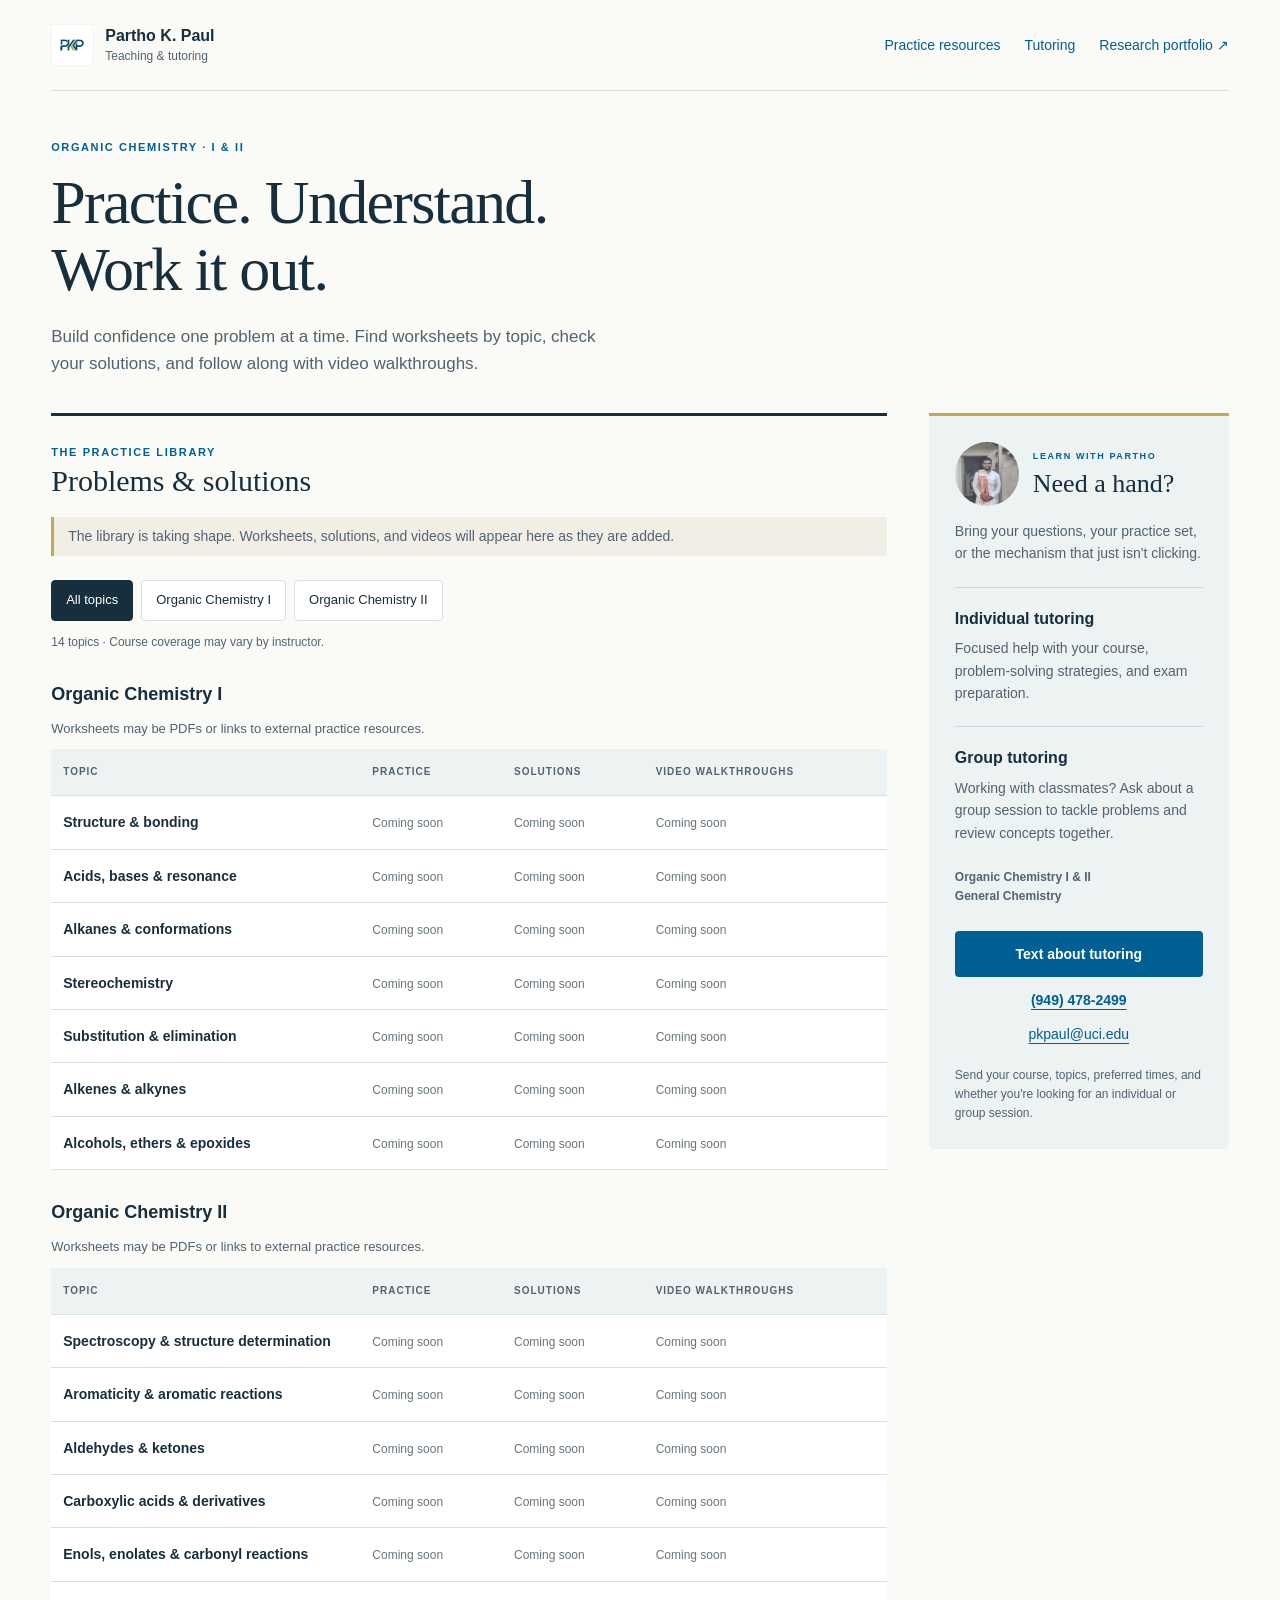
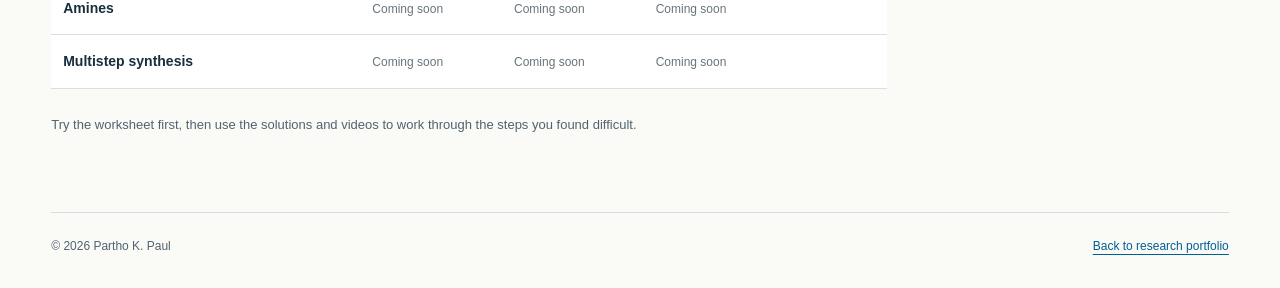
==== teaching/index.html @ 8d2a685e "Add files via upload" ====
<!doctype html>
<html lang="en">
<head>
  <meta charset="utf-8">
  <meta name="viewport" content="width=device-width, initial-scale=1">
  <title>Organic Chemistry Practice & Tutoring | Partho K. Paul</title>
  <meta name="description" content="Organic chemistry practice problems, solutions, and video walkthroughs with Partho K. Paul. Get in touch about individual and group tutoring.">
  <link rel="stylesheet" href="teaching.css">
  <link rel="icon" href="../logo.png">
  <script src="resources.js" defer></script>
  <script src="teaching.js" defer></script>
</head>
<body>
  <a class="skip" href="#resources">Skip to practice resources</a>
  <header class="site-header">
    <a class="identity" href="../"><img src="../logo.png" alt="" width="42" height="42"><span>Partho K. Paul<small>Teaching &amp; tutoring</small></span></a>
    <nav aria-label="Main navigation"><a href="#resources">Practice resources</a><a href="#tutoring">Tutoring</a><a href="../">Research portfolio ↗</a></nav>
  </header>
  <main>
    <div class="intro">
      <p class="eyebrow">Organic chemistry · I &amp; II</p>
      <h1>Practice. Understand.<br>Work it out.</h1>
      <p>Build confidence one problem at a time. Find worksheets by topic, check your solutions, and follow along with video walkthroughs.</p>
    </div>
    <div class="layout">
      <section id="resources" aria-labelledby="resources-heading">
        <div class="section-heading"><span class="eyebrow">The practice library</span><h2 id="resources-heading">Problems &amp; solutions</h2></div>
        <p class="notice">The library is taking shape. Worksheets, solutions, and videos will appear here as they are added.</p>
        <div id="course-filters" class="filters" role="group" aria-label="Filter resources by course" hidden>
          <button type="button" data-course="all" aria-pressed="true">All topics</button>
          <button type="button" data-course="I" aria-pressed="false">Organic Chemistry I</button>
          <button type="button" data-course="II" aria-pressed="false">Organic Chemistry II</button>
        </div>
        <p id="resource-status" class="status" role="status"></p>
        <div id="resource-tables"></div>
        <noscript><p>Please enable JavaScript to view the topic tables. You can still use the tutoring contact links on this page.</p></noscript>
        <p class="library-note">Try the worksheet first, then use the solutions and videos to work through the steps you found difficult.</p>
      </section>
      <aside id="tutoring" aria-labelledby="tutoring-heading">
        <div class="tutor-intro"><img src="../profile.png" alt="Partho K. Paul" width="64" height="64"><div><p class="eyebrow">Learn with Partho</p><h2 id="tutoring-heading">Need a hand?</h2></div></div>
        <p>Bring your questions, your practice set, or the mechanism that just isn't clicking.</p>
        <div class="offering"><h3>Individual tutoring</h3><p>Focused help with your course, problem-solving strategies, and exam preparation.</p></div>
        <div class="offering"><h3>Group tutoring</h3><p>Working with classmates? Ask about a group session to tackle problems and review concepts together.</p></div>
        <p class="subjects">Organic Chemistry I &amp; II<br>General Chemistry</p>
        <a class="button" href="sms:+19494782499">Text about tutoring</a>
        <a class="phone" href="tel:+19494782499">(949) 478-2499</a>
        <a class="email" href="mailto:pkpaul@uci.edu?subject=Chemistry%20tutoring">pkpaul@uci.edu</a>
        <p class="contact-note">Send your course, topics, preferred times, and whether you're looking for an individual or group session.</p>
      </aside>
    </div>
  </main>
  <footer><span>© 2026 Partho K. Paul</span><a href="../">Back to research portfolio</a></footer>
</body>
</html>
---- teaching/teaching.css ----
:root{color-scheme:light;--ink:#172e3d;--muted:#516371;--blue:#005f93;--line:#d7e0e4;--paper:#fafaf6;--gold:#c7a752}
*{box-sizing:border-box}html{scroll-behavior:smooth;scroll-padding-top:24px}body{margin:0;background:var(--paper);color:var(--ink);font-family:Arial,Helvetica,sans-serif;line-height:1.6}a{color:var(--blue);text-underline-offset:4px}a:hover{text-decoration-thickness:2px}button,a{-webkit-tap-highlight-color:transparent}a:focus-visible,button:focus-visible{outline:3px solid #aa7417;outline-offset:5px}.skip{position:absolute;left:20px;top:-100px;background:white;padding:10px;z-index:2}.skip:focus{top:10px}.site-header,main,footer{width:min(1200px,92%);margin:auto}.site-header{display:flex;align-items:center;justify-content:space-between;gap:24px;padding:24px 0;border-bottom:1px solid var(--line)}.identity{display:flex;align-items:center;gap:12px;text-decoration:none;color:var(--ink);font-weight:700;line-height:1.4}.identity img{object-fit:contain}.identity small{display:block;font-size:12px;font-weight:400;color:var(--muted)}nav{display:flex;flex-wrap:wrap;gap:24px;font-size:14px}nav a{text-decoration:none}.intro{padding:48px 0 36px;max-width:740px}.eyebrow{font-size:11px;text-transform:uppercase;letter-spacing:1.6px;font-weight:700;color:var(--blue);margin:0 0 12px}h1{font-family:Georgia,'Times New Roman',serif;font-weight:400;font-size:clamp(40px,5vw,62px);line-height:1.08;letter-spacing:-1.7px;margin:0 0 20px}.intro>p:last-child{max-width:580px;color:var(--muted);font-size:17px;margin:0}h2{font-family:Georgia,'Times New Roman',serif;font-weight:400;font-size:30px;line-height:1.2;margin:0 0 18px}h3{font-size:16px;margin:0}.layout{display:grid;grid-template-columns:minmax(0,1fr) 300px;gap:42px;align-items:start;padding-bottom:64px}.section-heading{border-top:3px solid var(--ink);padding-top:22px}.notice{font-size:14px;color:var(--muted);border-left:3px solid var(--gold);padding:8px 14px;background:#f1efe5}.filters{display:flex;flex-wrap:wrap;gap:8px;margin:24px 0 12px}.filters[hidden]{display:none}.filters button{cursor:pointer;font:inherit;font-size:13px;padding:9px 14px;border:1px solid var(--line);border-radius:4px;background:white;color:var(--ink)}.filters button[aria-pressed=true]{background:var(--ink);border-color:var(--ink);color:white}.status{font-size:12px;color:var(--muted)}.topic-group{margin-top:28px}.topic-group h3{font-size:18px;margin-bottom:10px}.table-wrap{overflow-x:auto}table{width:100%;border-collapse:collapse;text-align:left;background:white;font-size:14px}caption{text-align:left;color:var(--muted);font-size:13px;padding:0 0 10px}th,td{padding:15px 12px;border-bottom:1px solid var(--line);vertical-align:top}thead th{background:#edf2f3;font-size:10px;letter-spacing:1px;text-transform:uppercase;color:var(--muted)}tbody th{font-weight:600;width:37%}.pending{font-size:12px;color:#67747b}.resource-links{display:flex;flex-direction:column;gap:9px}td a{font-size:13px}.library-note{font-size:13px;color:var(--muted);margin-top:26px}aside{background:#edf2f3;border-top:3px solid var(--gold);padding:26px;border-radius:0 0 6px 6px}aside p{font-size:14px;color:var(--muted)}.tutor-intro{display:flex;gap:14px;align-items:center}.tutor-intro img{border-radius:50%;object-fit:cover;object-position:50% 25%}.tutor-intro .eyebrow{font-size:9px;margin-bottom:5px}.tutor-intro h2{font-size:26px;margin:0}.offering{border-top:1px solid #ced9df;margin-top:22px;padding-top:18px}.offering p{margin:6px 0 0}.subjects{font-size:12px;font-weight:700;margin:24px 0}.button{display:block;text-align:center;padding:12px 10px;background:var(--blue);color:white;border-radius:4px;text-decoration:none;font-size:14px;font-weight:700}.button:hover{background:#004b75}.phone,.email{display:block;text-align:center;margin-top:12px;font-size:14px}.phone{font-weight:700}.contact-note{font-size:12px;margin:20px 0 0}footer{border-top:1px solid var(--line);padding:24px 0 32px;display:flex;justify-content:space-between;gap:16px;font-size:12px;color:var(--muted)}
@media(max-width:900px){.layout{grid-template-columns:minmax(0,1fr) 260px;gap:24px}aside{padding:20px}th,td{padding:12px 9px}}
@media(max-width:720px){.site-header{align-items:flex-start;flex-direction:column;gap:16px;padding:18px 0}nav{gap:16px;font-size:12px}.intro{padding:32px 0}.layout{grid-template-columns:1fr;gap:32px}aside{grid-row:1;padding:22px}.tutor-intro img{width:52px;height:52px}.offering{margin-top:14px;padding-top:12px}.subjects{margin:16px 0}.contact-note{margin-top:14px}th,td{padding:12px 8px}table{font-size:12px}td a,.pending{font-size:11px}.filters button{font-size:12px}footer{flex-wrap:wrap}}
@media(prefers-reduced-motion:reduce){html{scroll-behavior:auto}}
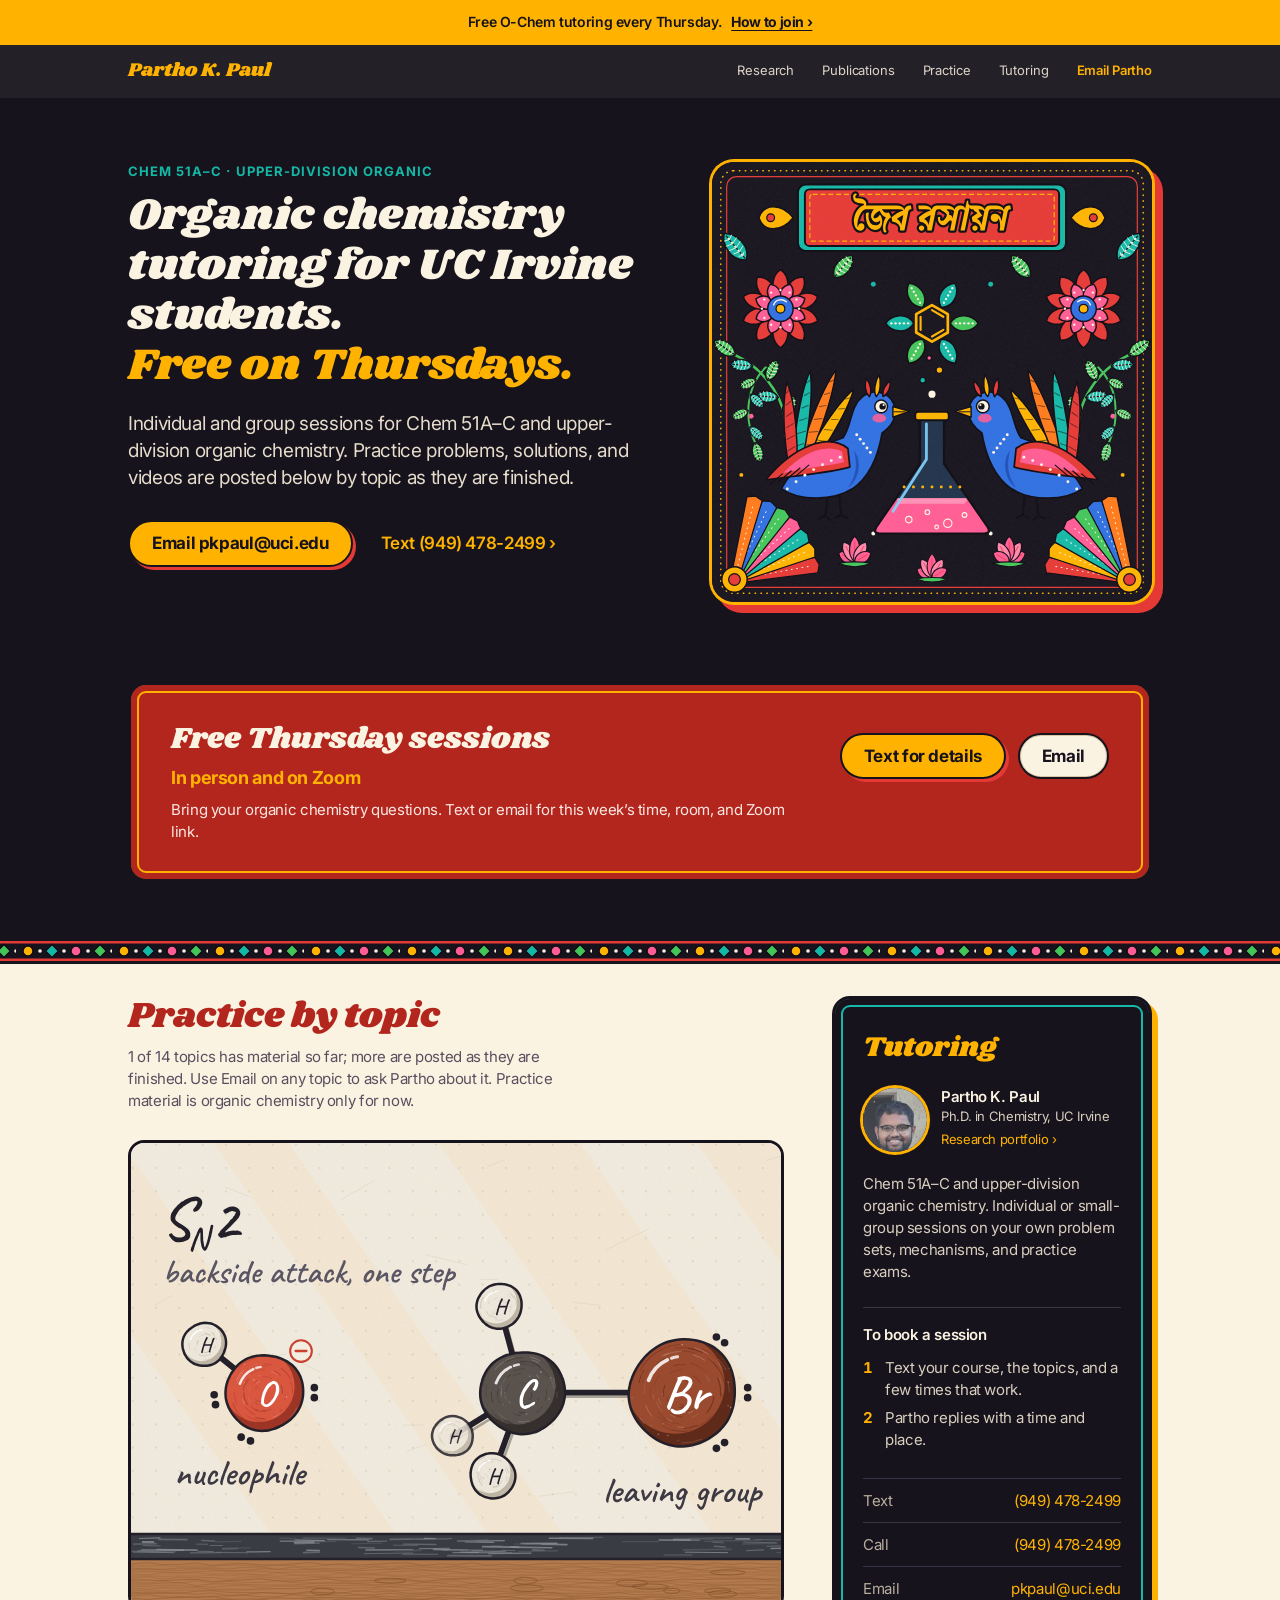
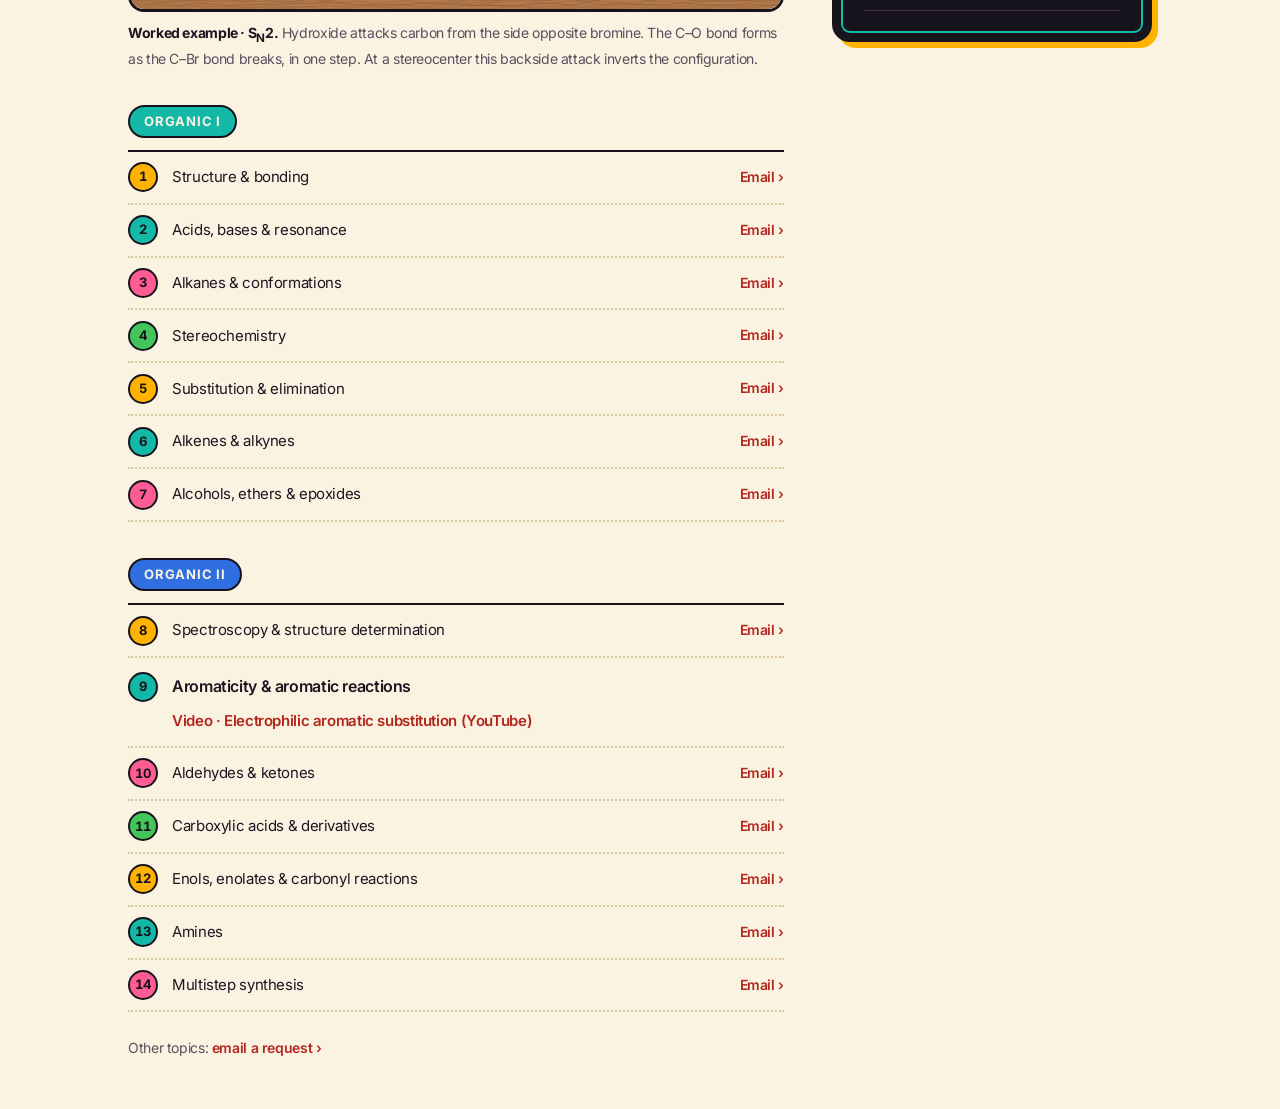
==== commit 9665d056: "Add files via upload" ====
--- a/teaching/index.html
+++ b/teaching/index.html
@@ -3,52 +3,147 @@
 <head>
   <meta charset="utf-8">
   <meta name="viewport" content="width=device-width, initial-scale=1">
-  <title>Organic Chemistry Practice & Tutoring | Partho K. Paul</title>
-  <meta name="description" content="Organic chemistry practice problems, solutions, and video walkthroughs with Partho K. Paul. Get in touch about individual and group tutoring.">
+  <title>Organic Chemistry Tutoring at UC Irvine · Chem 51A–C | Partho K. Paul</title>
+  <meta name="description" content="Organic chemistry tutoring for UC Irvine Chem 51A–C and upper-division organic chemistry from Partho K. Paul, Ph.D. in Chemistry. Free sessions every Thursday, in person and on Zoom. Practice problems, solutions, and videos by topic. Text (949) 478-2499.">
+  <link rel="canonical" href="https://parthor96.github.io/partho/teaching/">
+  <meta name="theme-color" content="#ffffff">
+  <meta property="og:type" content="website">
+  <meta property="og:url" content="https://parthor96.github.io/partho/teaching/">
+  <meta property="og:title" content="Organic Chemistry Tutoring · Partho K. Paul">
+  <meta property="og:description" content="Chem 51A–C and upper-division organic chemistry tutoring at UC Irvine. Free sessions every Thursday, in person and on Zoom.">
+  <meta property="og:image" content="https://parthor96.github.io/partho/teaching/og-teaching.jpg">
+  <meta property="og:image:width" content="1200">
+  <meta property="og:image:height" content="630">
+  <meta property="og:image:alt" content="Rickshaw-art style chemistry painting with the words Organic chemistry tutoring, free on Thursdays">
+  <meta name="twitter:card" content="summary_large_image">
+  <link rel="icon" href="../favicon-32.png" sizes="32x32" type="image/png">
+  <link rel="apple-touch-icon" href="../apple-touch-icon.png">
+  <link rel="preconnect" href="https://fonts.googleapis.com">
+  <link rel="preconnect" href="https://fonts.gstatic.com" crossorigin>
+  <link href="https://fonts.googleapis.com/css2?family=Inter:wght@400;500;600;700&display=swap" rel="stylesheet">
+  <link rel="stylesheet" href="../style.css">
+  <link rel="preload" href="fonts/shrikhand-latin.woff2" as="font" type="font/woff2" crossorigin>
   <link rel="stylesheet" href="teaching.css">
-  <link rel="icon" href="../logo.png">
+  <script type="application/ld+json">
+  {"@context":"https://schema.org","@type":"Service","name":"Organic chemistry tutoring","serviceType":"Chemistry tutoring","description":"Individual and group tutoring for UC Irvine Chem 51A–C and upper-division organic chemistry, plus free sessions every Thursday in person and on Zoom.","areaServed":{"@type":"City","name":"Irvine, CA"},"url":"https://parthor96.github.io/partho/teaching/","provider":{"@type":"Person","name":"Partho K. Paul","url":"https://parthor96.github.io/partho/","email":"mailto:pkpaul@uci.edu","telephone":"+1-949-478-2499","affiliation":{"@type":"CollegeOrUniversity","name":"University of California, Irvine"}}}
+  </script>
   <script src="resources.js" defer></script>
   <script src="teaching.js" defer></script>
 </head>
-<body>
-  <a class="skip" href="#resources">Skip to practice resources</a>
-  <header class="site-header">
-    <a class="identity" href="../"><img src="../logo.png" alt="" width="42" height="42"><span>Partho K. Paul<small>Teaching &amp; tutoring</small></span></a>
-    <nav aria-label="Main navigation"><a href="#resources">Practice resources</a><a href="#tutoring">Tutoring</a><a href="../">Research portfolio ↗</a></nav>
+<body class="rickshaw">
+  <a class="skip" href="#thursday">Skip to content</a>
+
+  <div class="announcement-banner" role="region" aria-label="Free tutoring announcement">
+    <span>Free O-Chem tutoring every Thursday.</span>
+    <a href="#thursday">How to join ›</a>
+  </div>
+
+  <nav class="navbar">
+    <div class="nav-container">
+      <a href="../" class="nav-logo">Partho K. Paul</a>
+      <ul class="nav-links">
+        <li class="nav-hide-sm"><a href="../#research" class="nav-link">Research</a></li>
+        <li class="nav-hide-sm"><a href="../#publications" class="nav-link">Publications</a></li>
+        <li><a href="#resources" class="nav-link">Practice</a></li>
+        <li class="nav-hide-sm"><a href="#tutoring" class="nav-link">Tutoring</a></li>
+        <li class="only-touch"><a href="sms:+19494782499?&amp;body=Hi%20Partho%2C%20I%27d%20like%20tutoring%20help.%20Course%3A%20.%20Topics%3A%20.%20Times%20that%20work%3A%20." class="nav-link nav-resume">Text Partho</a></li>
+        <li class="only-fine"><a href="mailto:pkpaul@uci.edu?subject=Chemistry%20tutoring" class="nav-link nav-resume">Email Partho</a></li>
+      </ul>
+    </div>
+  </nav>
+
+  <header class="t-hero">
+    <div class="container">
+      <div class="t-hero-copy">
+        <p class="eyebrow">Chem 51A–C · Upper-division organic</p>
+        <h1>Organic chemistry tutoring for UC Irvine students.<br><span>Free on Thursdays.</span></h1>
+        <p class="t-hero-text">Individual and group sessions for Chem 51A–C and upper-division organic chemistry. Practice problems, solutions, and videos are posted below by topic as they are finished.</p>
+        <div class="t-actions">
+          <a class="btn btn-primary only-touch" href="sms:+19494782499?&amp;body=Hi%20Partho%2C%20I%27d%20like%20tutoring%20help.%20Course%3A%20.%20Topics%3A%20.%20Times%20that%20work%3A%20.">Text (949) 478-2499</a>
+          <a class="btn btn-primary only-fine" href="mailto:pkpaul@uci.edu?subject=Chemistry%20tutoring">Email pkpaul@uci.edu</a>
+          <a class="link-arrow only-touch" href="mailto:pkpaul@uci.edu?subject=Chemistry%20tutoring">Email pkpaul@uci.edu</a>
+          <a class="link-arrow only-fine" href="sms:+19494782499?&amp;body=Hi%20Partho%2C%20I%27d%20like%20tutoring%20help.%20Course%3A%20.%20Topics%3A%20.%20Times%20that%20work%3A%20.">Text (949) 478-2499</a>
+        </div>
+      </div>
+      <section id="thursday" class="thursday" aria-labelledby="thursday-heading">
+        <h2 id="thursday-heading">Free Thursday sessions</h2>
+        <!-- TIME: e.g. <p class="thursday-when">Thursdays, 4–6 pm</p> — add when confirmed (styled in teaching.css) -->
+        <p class="thursday-where">In person and on Zoom</p>
+        <p>Bring your organic chemistry questions. Text or email for this week’s time, room, and Zoom link.</p>
+        <div class="thursday-actions">
+          <a class="btn btn-primary" href="sms:+19494782499?&amp;body=Hi%20Partho%2C%20I%27d%20like%20details%20on%20the%20free%20Thursday%20O-Chem%20session.">Text for details</a>
+          <a class="btn btn-secondary" href="mailto:pkpaul@uci.edu?subject=Free%20Thursday%20O-Chem%20tutoring">Email</a>
+        </div>
+      </section>
+      <figure class="t-hero-fig">
+        <img class="t-hero-illo" src="rickshaw.svg" alt="Rickshaw-art style painting: two bright birds face an Erlenmeyer flask under a flower shaped like a benzene ring. The banner reads জৈব রসায়ন, Bengali for organic chemistry." width="900" height="900" fetchpriority="high">
+      </figure>
+    </div>
   </header>
+
   <main>
-    <div class="intro">
-      <p class="eyebrow">Organic chemistry · I &amp; II</p>
-      <h1>Practice. Understand.<br>Work it out.</h1>
-      <p>Build confidence one problem at a time. Find worksheets by topic, check your solutions, and follow along with video walkthroughs.</p>
-    </div>
-    <div class="layout">
+    <div class="container t-layout">
+      <aside id="tutoring" aria-labelledby="tutoring-heading">
+        <div class="tutor-card">
+          <h2 id="tutoring-heading">Tutoring</h2>
+          <div class="tutor-id">
+            <img class="tutor-photo" src="tutor.jpg" alt="Partho K. Paul" width="64" height="64">
+            <div>
+              <p class="tutor-name">Partho K. Paul</p>
+              <p class="tutor-cred">Ph.D. in Chemistry, <span class="nowrap">UC Irvine</span></p>
+              <a class="tutor-portfolio" href="../">Research portfolio ›</a>
+            </div>
+          </div>
+          <p class="tutor-lead">Chem 51A–C and upper-division organic chemistry. Individual or small-group sessions on your own problem sets, mechanisms, and practice exams.</p>
+          <!-- ADD when confirmed: <p class="tutor-terms">Rate: … (or "Rate on request") · In person or Zoom: … · Location: …</p> -->
+
+          <h3 class="steps-head">To book a session</h3>
+          <ol class="steps">
+            <li>Text your course, the topics, and a few times that work.</li>
+            <li>Partho replies with a time and place.</li>
+          </ol>
+
+          <div class="contact-rows">
+            <a class="contact-row" href="sms:+19494782499?&amp;body=Hi%20Partho%2C%20I%27d%20like%20tutoring%20help.%20Course%3A%20.%20Topics%3A%20.%20Times%20that%20work%3A%20."><span>Text</span><span>(949) 478-2499</span></a>
+            <a class="contact-row" href="tel:+19494782499"><span>Call</span><span>(949) 478-2499</span></a>
+            <a class="contact-row" href="mailto:pkpaul@uci.edu?subject=Chemistry%20tutoring"><span>Email</span><span>pkpaul@uci.edu</span></a>
+          </div>
+        </div>
+      </aside>
+
       <section id="resources" aria-labelledby="resources-heading">
-        <div class="section-heading"><span class="eyebrow">The practice library</span><h2 id="resources-heading">Problems &amp; solutions</h2></div>
-        <p class="notice">The library is taking shape. Worksheets, solutions, and videos will appear here as they are added.</p>
-        <div id="course-filters" class="filters" role="group" aria-label="Filter resources by course" hidden>
-          <button type="button" data-course="all" aria-pressed="true">All topics</button>
-          <button type="button" data-course="I" aria-pressed="false">Organic Chemistry I</button>
-          <button type="button" data-course="II" aria-pressed="false">Organic Chemistry II</button>
+        <div class="t-section-head">
+          <div>
+            <h2 id="resources-heading">Practice by topic</h2>
+            <p class="t-section-sub" id="resources-sub">Topics follow the usual course order. Problems, solutions, and videos are posted as each is finished. Practice material is organic chemistry only for now.</p>
+          </div>
+          <div id="course-filters" class="segmented" role="group" aria-label="Filter topics by course" hidden>
+            <button type="button" class="tab-item" data-course="all" aria-pressed="true">All</button>
+            <button type="button" class="tab-item" data-course="I" aria-pressed="false">Organic I</button>
+            <button type="button" class="tab-item" data-course="II" aria-pressed="false">Organic II</button>
+          </div>
         </div>
-        <p id="resource-status" class="status" role="status"></p>
-        <div id="resource-tables"></div>
-        <noscript><p>Please enable JavaScript to view the topic tables. You can still use the tutoring contact links on this page.</p></noscript>
-        <p class="library-note">Try the worksheet first, then use the solutions and videos to work through the steps you found difficult.</p>
+
+        <figure class="mech-card">
+          <picture>
+            <source media="(max-width: 640px)" srcset="sn2-narrow.svg" width="780" height="560">
+            <img src="sn2.svg" alt="Illustration of an SN2 reaction: hydroxide attacks bromomethane from the side opposite bromine, and bromide leaves in the same step." width="1200" height="560" loading="lazy">
+          </picture>
+          <figcaption><strong>Worked example · S<sub>N</sub>2.</strong> Hydroxide attacks carbon from the side opposite bromine. The C–O bond forms as the C–Br bond breaks, in one step. At a stereocenter this backside attack inverts the configuration.</figcaption>
+        </figure>
+
+        <div id="resource-groups" hidden></div>
+        <p class="progress-note">Other topics: <a class="only-touch" href="sms:+19494782499?&amp;body=Hi%20Partho%2C%20could%20you%20add%20practice%20on%20">text a request ›</a><a class="only-fine" href="mailto:pkpaul@uci.edu?subject=Topic%20request">email a request ›</a></p>
+        <noscript><p>Please enable JavaScript to view the topic list. You can still use the tutoring contact links on this page.</p></noscript>
       </section>
-      <aside id="tutoring" aria-labelledby="tutoring-heading">
-        <div class="tutor-intro"><img src="../profile.png" alt="Partho K. Paul" width="64" height="64"><div><p class="eyebrow">Learn with Partho</p><h2 id="tutoring-heading">Need a hand?</h2></div></div>
-        <p>Bring your questions, your practice set, or the mechanism that just isn't clicking.</p>
-        <div class="offering"><h3>Individual tutoring</h3><p>Focused help with your course, problem-solving strategies, and exam preparation.</p></div>
-        <div class="offering"><h3>Group tutoring</h3><p>Working with classmates? Ask about a group session to tackle problems and review concepts together.</p></div>
-        <p class="subjects">Organic Chemistry I &amp; II<br>General Chemistry</p>
-        <a class="button" href="sms:+19494782499">Text about tutoring</a>
-        <a class="phone" href="tel:+19494782499">(949) 478-2499</a>
-        <a class="email" href="mailto:pkpaul@uci.edu?subject=Chemistry%20tutoring">pkpaul@uci.edu</a>
-        <p class="contact-note">Send your course, topics, preferred times, and whether you're looking for an individual or group session.</p>
-      </aside>
     </div>
   </main>
-  <footer><span>© 2026 Partho K. Paul</span><a href="../">Back to research portfolio</a></footer>
+
+  <footer class="site-footer">
+    <div class="container">
+      <p>© 2026 Partho K. Paul</p>
+      <nav aria-label="Footer"><a href="../">Research portfolio</a><a href="#tutoring">Tutoring</a><a href="#thursday">Free Thursday sessions</a></nav>
+    </div>
+  </footer>
 </body>
 </html>
--- a/style.css
+++ b/style.css
@@ -0,0 +1,403 @@
+/* =========================================================
+   Partho K. Paul — shared design system
+   Used by index.html and teaching/index.html
+   One accent color, two surface colors, one type family.
+   ========================================================= */
+
+:root {
+    --bg: #ffffff;
+    --bg-alt: #f5f5f7;
+    --text: #1d1d1f;
+    --text-2: #6e6e73;
+    --text-3: #6e6e73; /* AA contrast on white and #f5f5f7 */
+    --line: #d2d2d7;
+    --line-soft: #e8e8ed;
+    --accent: #0066cc;
+    --accent-hover: #0077ed;
+    --radius: 18px;
+    --container: 1024px;
+    --font: -apple-system, BlinkMacSystemFont, "SF Pro Text", "Inter", "Helvetica Neue", Helvetica, Arial, sans-serif;
+    --font-display: -apple-system, BlinkMacSystemFont, "SF Pro Display", "Inter", "Helvetica Neue", Helvetica, Arial, sans-serif;
+}
+
+*, *::before, *::after { box-sizing: border-box; margin: 0; padding: 0; }
+
+html { scroll-behavior: smooth; scroll-padding-top: 64px; -webkit-text-size-adjust: 100%; }
+
+body {
+    font-family: var(--font);
+    font-size: 17px;
+    line-height: 1.47;
+    letter-spacing: -0.022em;
+    color: var(--text);
+    background: var(--bg);
+    -webkit-font-smoothing: antialiased;
+    -moz-osx-font-smoothing: grayscale;
+}
+
+img { max-width: 100%; height: auto; display: block; }
+a { color: var(--accent); text-decoration: none; }
+a:hover { text-decoration: underline; text-underline-offset: 3px; }
+:focus-visible { outline: 2px solid var(--accent); outline-offset: 3px; border-radius: 4px; }
+ul { list-style: none; }
+
+.container { width: min(var(--container), 100% - 44px); margin: 0 auto; }
+.container.narrow { --container: 820px; }
+
+/* ---------- Type ---------- */
+h1, h2, h3 { font-family: var(--font-display); font-weight: 600; color: var(--text); }
+
+.eyebrow {
+    font-size: 14px;
+    font-weight: 600;
+    letter-spacing: -0.01em;
+    color: var(--text-2);
+    margin-bottom: 10px;
+}
+
+.section-title {
+    font-size: clamp(34px, 5vw, 48px);
+    line-height: 1.08;
+    letter-spacing: -0.03em;
+}
+
+.section-intro {
+    font-size: 19px;
+    line-height: 1.42;
+    color: var(--text-2);
+    max-width: 680px;
+    margin-top: 16px;
+}
+
+.section-head { margin-bottom: 48px; }
+
+/* ---------- Buttons & links ---------- */
+.btn {
+    display: inline-block;
+    padding: 11px 22px;
+    border-radius: 980px;
+    font-size: 17px;
+    font-weight: 400;
+    line-height: 1.2;
+    text-decoration: none;
+    border: 0;
+    cursor: pointer;
+    transition: background-color .2s ease;
+}
+.btn:hover { text-decoration: none; }
+.btn-primary { background: var(--accent); color: #fff; }
+.btn-primary:hover { background: var(--accent-hover); }
+
+.btn-secondary { background: var(--bg); color: var(--accent); box-shadow: inset 0 0 0 1px var(--line); }
+.btn-secondary:hover { box-shadow: inset 0 0 0 1px var(--accent); }
+
+.link-arrow { font-size: 17px; }
+
+/* Skip link */
+.skip { position: absolute; left: 16px; top: -100px; background: var(--bg); padding: 10px 14px; z-index: 200; border-radius: 8px; }
+.skip:focus { top: 10px; }
+
+/* Touch vs. mouse: phones get "Text" first, desktops get "Email" first */
+.only-fine { display: none !important; }
+@media (hover: hover) and (pointer: fine) {
+    .only-touch { display: none !important; }
+    .only-fine { display: inline-block !important; }
+}
+.link-arrow::after { content: " ›"; }
+
+/* ---------- Announcement ---------- */
+.announcement-banner {
+    display: flex;
+    flex-wrap: wrap;
+    justify-content: center;
+    gap: 2px 10px;
+    padding: 12px 22px;
+    background: var(--bg-alt);
+    color: var(--text);
+    font-size: 14px;
+    text-align: center;
+}
+.announcement-banner a { white-space: nowrap; display: inline-block; padding: 6px 6px; margin: -6px -6px; }
+
+/* ---------- Navigation ---------- */
+.navbar {
+    position: sticky;
+    top: 0;
+    z-index: 100;
+    background: rgba(255, 255, 255, 0.8);
+    backdrop-filter: saturate(180%) blur(20px);
+    -webkit-backdrop-filter: saturate(180%) blur(20px);
+    border-bottom: 1px solid transparent;
+    transition: border-color .2s ease;
+}
+.navbar.scrolled { border-bottom-color: var(--line-soft); }
+
+.nav-container {
+    width: min(var(--container), 100% - 44px);
+    height: 52px;
+    margin: 0 auto;
+    display: flex;
+    align-items: center;
+    justify-content: space-between;
+    gap: 24px;
+}
+.nav-logo { font-family: var(--font-display); font-size: 17px; font-weight: 600; letter-spacing: -0.02em; color: var(--text); white-space: nowrap; }
+.nav-logo:hover { text-decoration: none; }
+.nav-links { display: flex; align-items: center; gap: 28px; }
+.nav-link { display: inline-block; padding: 12px 0; font-size: 13px; color: var(--text); opacity: .8; letter-spacing: -0.01em; transition: opacity .2s; }
+.nav-link:hover, .nav-link.active { opacity: 1; text-decoration: none; }
+.nav-link.nav-resume { color: var(--accent); opacity: 1; }
+
+/* ---------- Sections ---------- */
+.section { padding: 112px 0; }
+.section-alt { background: var(--bg-alt); }
+
+/* ---------- Hero ---------- */
+.hero { padding: 72px 0 112px; }
+.hero-grid {
+    display: grid;
+    grid-template-columns: 1.15fr 0.85fr;
+    gap: 64px;
+    align-items: center;
+}
+.hero-title {
+    font-size: clamp(48px, 7.5vw, 80px);
+    line-height: 1.02;
+    letter-spacing: -0.035em;
+    font-weight: 700;
+}
+.hero-subtitle {
+    font-family: var(--font-display);
+    font-size: clamp(24px, 3vw, 32px);
+    line-height: 1.15;
+    letter-spacing: -0.02em;
+    font-weight: 600;
+    color: var(--text-2);
+    margin-top: 8px;
+}
+.hero-description {
+    font-size: 21px;
+    line-height: 1.38;
+    color: var(--text);
+    margin-top: 28px;
+    max-width: 540px;
+}
+.hero-meta { margin-top: 24px; color: var(--text-2); font-size: 15px; }
+.hero-meta li { padding: 3px 0; }
+.hero-actions { display: flex; align-items: center; gap: 28px; margin-top: 36px; flex-wrap: wrap; }
+
+.hero-image img {
+    width: 100%;
+    height: auto;
+    aspect-ratio: 4 / 5;
+    object-fit: cover;
+    border-radius: 28px;
+    background: var(--bg-alt);
+}
+
+/* ---------- Research (segmented control + panes) ---------- */
+.segmented-wrap { overflow-x: auto; scrollbar-width: none; margin-bottom: 32px; }
+.segmented-wrap::-webkit-scrollbar { display: none; }
+.segmented {
+    display: inline-flex;
+    gap: 2px;
+    padding: 3px;
+    background: #e8e8ed;
+    border-radius: 980px;
+    white-space: nowrap;
+}
+.tab-item {
+    font: inherit;
+    font-size: 14px;
+    letter-spacing: -0.01em;
+    color: var(--text);
+    background: transparent;
+    border: 0;
+    padding: 8px 18px;
+    border-radius: 980px;
+    cursor: pointer;
+    transition: background-color .2s, box-shadow .2s;
+}
+@media (hover: hover) {
+    .tab-item:hover { background: rgba(255,255,255,.5); }
+}
+.tab-item.active {
+    background: #fff;
+    box-shadow: 0 1px 3px rgba(0,0,0,.08), 0 1px 1px rgba(0,0,0,.04);
+    font-weight: 500;
+}
+
+.research-pane {
+    display: none;
+    background: var(--bg);
+    border-radius: var(--radius);
+    padding: 56px;
+}
+.research-pane.active { display: block; animation: fade .35s ease; }
+@keyframes fade { from { opacity: 0; } to { opacity: 1; } }
+
+.research-pane h3 {
+    font-size: 32px;
+    line-height: 1.12;
+    letter-spacing: -0.025em;
+    max-width: 720px;
+}
+.research-pane > p {
+    margin-top: 20px;
+    font-size: 17px;
+    line-height: 1.6;
+    color: var(--text-2);
+    max-width: 720px;
+}
+.pane-figure { margin: 40px 0; }
+.pane-figure img { margin: 0 auto; max-height: 420px; width: auto; height: auto; }
+.pane-figure a { display: block; }
+
+.research-illo { max-width: 880px; margin: 40px auto 48px; }
+.research-illo img { display: block; width: 100%; height: auto; border-radius: var(--radius); }
+
+.highlights {
+    display: grid;
+    grid-template-columns: repeat(auto-fit, minmax(240px, 1fr));
+    gap: 0 32px;
+    border-top: 1px solid var(--line-soft);
+    margin-top: 32px;
+}
+.highlights li {
+    padding: 16px 0;
+    font-size: 15px;
+    color: var(--text);
+    border-bottom: 1px solid var(--line-soft);
+}
+
+/* ---------- Expertise ---------- */
+.skill-grid {
+    display: grid;
+    grid-template-columns: repeat(3, 1fr);
+    gap: 20px;
+}
+.skill-card {
+    background: var(--bg-alt);
+    border-radius: var(--radius);
+    padding: 32px 28px;
+}
+.skill-card h3 { font-size: 21px; letter-spacing: -0.02em; margin-bottom: 16px; }
+.skill-card li {
+    font-size: 15px;
+    color: var(--text-2);
+    padding: 10px 0;
+    border-top: 1px solid var(--line-soft);
+}
+
+/* ---------- Publications & awards ---------- */
+.pub-list { border-top: 1px solid var(--line); }
+.pub {
+    display: grid;
+    grid-template-columns: 96px 1fr;
+    gap: 24px;
+    padding: 28px 0;
+    border-bottom: 1px solid var(--line);
+}
+.pub-status { font-size: 13px; color: var(--text-3); padding-top: 4px; }
+.pub-title { font-size: 19px; line-height: 1.3; letter-spacing: -0.02em; font-weight: 600; }
+.pub-authors { font-size: 15px; color: var(--text-2); margin-top: 8px; }
+.pub-authors strong { color: var(--text); font-weight: 600; }
+.pub-journal { font-size: 14px; color: var(--text-3); margin-top: 2px; font-style: italic; }
+
+.subhead { font-size: 24px; letter-spacing: -0.02em; margin: 72px 0 16px; }
+.award-list { border-top: 1px solid var(--line); }
+.award-list li {
+    display: flex;
+    justify-content: space-between;
+    gap: 24px;
+    padding: 16px 0;
+    font-size: 15px;
+    border-bottom: 1px solid var(--line);
+}
+.award-list li span { color: var(--text-3); white-space: nowrap; }
+
+/* ---------- Teaching teaser ---------- */
+.teaser { text-align: center; }
+.teaser .section-intro { margin-left: auto; margin-right: auto; }
+.teaser-actions { display: flex; justify-content: center; align-items: center; gap: 28px; margin-top: 32px; flex-wrap: wrap; }
+
+/* ---------- Contact ---------- */
+.contact-grid {
+    display: grid;
+    grid-template-columns: 1.3fr 1fr;
+    gap: 64px;
+    align-items: end;
+}
+.contact-list { margin-top: 36px; border-top: 1px solid var(--line); max-width: 520px; }
+.contact-list li {
+    display: flex;
+    justify-content: space-between;
+    gap: 16px;
+    padding: 16px 0;
+    border-bottom: 1px solid var(--line);
+    font-size: 17px;
+}
+.contact-list span { color: var(--text-2); }
+.cv-card {
+    background: var(--bg);
+    border-radius: var(--radius);
+    padding: 40px;
+}
+.cv-card h3 { font-size: 24px; letter-spacing: -0.02em; }
+.cv-card p { color: var(--text-2); margin: 10px 0 24px; font-size: 15px; }
+
+/* ---------- Footer ---------- */
+.site-footer { background: var(--bg-alt); border-top: 1px solid var(--line); }
+.site-footer .container {
+    display: flex;
+    justify-content: space-between;
+    gap: 16px;
+    align-items: center;
+    padding: 10px 0 18px;
+    font-size: 12px;
+    color: var(--text-3);
+}
+.site-footer nav { display: flex; flex-wrap: wrap; gap: 0 20px; }
+.site-footer a { color: var(--text-2); display: inline-block; padding: 10px 0; }
+
+/* ---------- Responsive ---------- */
+@media (max-width: 900px) {
+    .hero-grid { grid-template-columns: 1fr; gap: 48px; }
+    .hero-image { order: -1; max-width: 360px; }
+    .skill-grid { grid-template-columns: 1fr; }
+    .contact-grid { grid-template-columns: 1fr; gap: 40px; }
+    .research-pane { padding: 36px 28px; }
+}
+
+@media (max-width: 640px) {
+    body { font-size: 16px; }
+    .section { padding: 72px 0; }
+    .hero { padding: 48px 0 72px; }
+    .hero-description, .section-intro { font-size: 17px; }
+    .nav-container { gap: 16px; }
+    .nav-links { gap: 18px; overflow-x: auto; scrollbar-width: none; }
+    .nav-links::-webkit-scrollbar { display: none; }
+    .nav-link { white-space: nowrap; }
+    .nav-hide-sm { display: none; }
+    .hero-image { order: 0; max-width: 220px; }
+    .tab-item { min-height: 44px; }
+    .segmented-wrap {
+        -webkit-mask-image: linear-gradient(to right, #000 85%, transparent);
+        mask-image: linear-gradient(to right, #000 85%, transparent);
+    }
+    .segmented-wrap.at-end { -webkit-mask-image: none; mask-image: none; }
+    .research-illo { margin: 32px 0 36px; }
+    .research-pane { padding: 28px 20px; }
+    .research-pane h3 { font-size: 24px; }
+    .pub { grid-template-columns: 1fr; gap: 6px; }
+    .award-list li { flex-direction: column; gap: 2px; }
+    .contact-list li { flex-direction: column; gap: 2px; }
+    .cv-card { padding: 28px 24px; }
+    .site-footer .container { flex-direction: column; align-items: flex-start; gap: 4px; padding-top: 16px; }
+    .site-footer p { padding-top: 6px; }
+}
+
+@media (prefers-reduced-motion: reduce) {
+    html { scroll-behavior: auto; }
+    .research-pane.active { animation: none; }
+}
--- a/teaching/teaching.css
+++ b/teaching/teaching.css
@@ -1,5 +1,320 @@
-:root{color-scheme:light;--ink:#172e3d;--muted:#516371;--blue:#005f93;--line:#d7e0e4;--paper:#fafaf6;--gold:#c7a752}
-*{box-sizing:border-box}html{scroll-behavior:smooth;scroll-padding-top:24px}body{margin:0;background:var(--paper);color:var(--ink);font-family:Arial,Helvetica,sans-serif;line-height:1.6}a{color:var(--blue);text-underline-offset:4px}a:hover{text-decoration-thickness:2px}button,a{-webkit-tap-highlight-color:transparent}a:focus-visible,button:focus-visible{outline:3px solid #aa7417;outline-offset:5px}.skip{position:absolute;left:20px;top:-100px;background:white;padding:10px;z-index:2}.skip:focus{top:10px}.site-header,main,footer{width:min(1200px,92%);margin:auto}.site-header{display:flex;align-items:center;justify-content:space-between;gap:24px;padding:24px 0;border-bottom:1px solid var(--line)}.identity{display:flex;align-items:center;gap:12px;text-decoration:none;color:var(--ink);font-weight:700;line-height:1.4}.identity img{object-fit:contain}.identity small{display:block;font-size:12px;font-weight:400;color:var(--muted)}nav{display:flex;flex-wrap:wrap;gap:24px;font-size:14px}nav a{text-decoration:none}.intro{padding:48px 0 36px;max-width:740px}.eyebrow{font-size:11px;text-transform:uppercase;letter-spacing:1.6px;font-weight:700;color:var(--blue);margin:0 0 12px}h1{font-family:Georgia,'Times New Roman',serif;font-weight:400;font-size:clamp(40px,5vw,62px);line-height:1.08;letter-spacing:-1.7px;margin:0 0 20px}.intro>p:last-child{max-width:580px;color:var(--muted);font-size:17px;margin:0}h2{font-family:Georgia,'Times New Roman',serif;font-weight:400;font-size:30px;line-height:1.2;margin:0 0 18px}h3{font-size:16px;margin:0}.layout{display:grid;grid-template-columns:minmax(0,1fr) 300px;gap:42px;align-items:start;padding-bottom:64px}.section-heading{border-top:3px solid var(--ink);padding-top:22px}.notice{font-size:14px;color:var(--muted);border-left:3px solid var(--gold);padding:8px 14px;background:#f1efe5}.filters{display:flex;flex-wrap:wrap;gap:8px;margin:24px 0 12px}.filters[hidden]{display:none}.filters button{cursor:pointer;font:inherit;font-size:13px;padding:9px 14px;border:1px solid var(--line);border-radius:4px;background:white;color:var(--ink)}.filters button[aria-pressed=true]{background:var(--ink);border-color:var(--ink);color:white}.status{font-size:12px;color:var(--muted)}.topic-group{margin-top:28px}.topic-group h3{font-size:18px;margin-bottom:10px}.table-wrap{overflow-x:auto}table{width:100%;border-collapse:collapse;text-align:left;background:white;font-size:14px}caption{text-align:left;color:var(--muted);font-size:13px;padding:0 0 10px}th,td{padding:15px 12px;border-bottom:1px solid var(--line);vertical-align:top}thead th{background:#edf2f3;font-size:10px;letter-spacing:1px;text-transform:uppercase;color:var(--muted)}tbody th{font-weight:600;width:37%}.pending{font-size:12px;color:#67747b}.resource-links{display:flex;flex-direction:column;gap:9px}td a{font-size:13px}.library-note{font-size:13px;color:var(--muted);margin-top:26px}aside{background:#edf2f3;border-top:3px solid var(--gold);padding:26px;border-radius:0 0 6px 6px}aside p{font-size:14px;color:var(--muted)}.tutor-intro{display:flex;gap:14px;align-items:center}.tutor-intro img{border-radius:50%;object-fit:cover;object-position:50% 25%}.tutor-intro .eyebrow{font-size:9px;margin-bottom:5px}.tutor-intro h2{font-size:26px;margin:0}.offering{border-top:1px solid #ced9df;margin-top:22px;padding-top:18px}.offering p{margin:6px 0 0}.subjects{font-size:12px;font-weight:700;margin:24px 0}.button{display:block;text-align:center;padding:12px 10px;background:var(--blue);color:white;border-radius:4px;text-decoration:none;font-size:14px;font-weight:700}.button:hover{background:#004b75}.phone,.email{display:block;text-align:center;margin-top:12px;font-size:14px}.phone{font-weight:700}.contact-note{font-size:12px;margin:20px 0 0}footer{border-top:1px solid var(--line);padding:24px 0 32px;display:flex;justify-content:space-between;gap:16px;font-size:12px;color:var(--muted)}
-@media(max-width:900px){.layout{grid-template-columns:minmax(0,1fr) 260px;gap:24px}aside{padding:20px}th,td{padding:12px 9px}}
-@media(max-width:720px){.site-header{align-items:flex-start;flex-direction:column;gap:16px;padding:18px 0}nav{gap:16px;font-size:12px}.intro{padding:32px 0}.layout{grid-template-columns:1fr;gap:32px}aside{grid-row:1;padding:22px}.tutor-intro img{width:52px;height:52px}.offering{margin-top:14px;padding-top:12px}.subjects{margin:16px 0}.contact-note{margin-top:14px}th,td{padding:12px 8px}table{font-size:12px}td a,.pending{font-size:11px}.filters button{font-size:12px}footer{flex-wrap:wrap}}
-@media(prefers-reduced-motion:reduce){html{scroll-behavior:auto}}
+/* Teaching page — layout only. Colors, type, nav, buttons and footer
+   all come from ../style.css so both pages stay identical in feel. */
+
+/* Hero */
+.t-hero { padding: 64px 0 48px; }
+.t-hero .container {
+    display: grid;
+    grid-template-columns: minmax(0, 1fr) minmax(0, 540px);
+    gap: 48px;
+    align-items: start;
+}
+.t-hero h1 {
+    font-size: clamp(34px, 3.6vw, 44px);
+    line-height: 1.05;
+    letter-spacing: -0.035em;
+    font-weight: 700;
+}
+.t-hero h1 span { color: var(--text-2); }
+.t-hero-text { font-size: 19px; line-height: 1.42; color: var(--text-2); max-width: 560px; margin-top: 20px; }
+.t-actions { display: flex; align-items: center; flex-wrap: wrap; gap: 14px 28px; margin-top: 28px; }
+.t-hero-fig { margin: 0; align-self: center; }
+.t-hero-fig picture { display: block; }
+.t-hero-illo { display: block; width: 100%; height: auto; border-radius: var(--radius); }
+.t-hero-fig figcaption { font-size: 13px; line-height: 1.45; color: var(--text-2); margin-top: 12px; max-width: 100%; }
+.t-actions .link-arrow { padding: 10px 0; }
+.announcement-banner a { padding: 12px 8px; margin: -12px -8px; }
+
+/* Thursday: inside the hero grid, full width under copy + illustration */
+.thursday {
+    grid-column: 1 / -1;
+    grid-row: 2;
+    margin-top: 24px;
+    background: var(--bg-alt);
+    border-radius: var(--radius);
+    padding: 32px 36px;
+    display: grid;
+    grid-template-columns: minmax(0, 1fr) auto;
+    grid-template-rows: auto auto;
+    gap: 8px 32px;
+    align-items: center;
+}
+.thursday h2 { font-size: 24px; letter-spacing: -0.02em; line-height: 1.2; }
+.thursday p { font-size: 15px; color: var(--text-2); grid-column: 1; }
+.thursday .thursday-when, .thursday .thursday-where { font-size: 17px; font-weight: 600; color: var(--text); }
+.thursday-actions { grid-column: 2; grid-row: 1 / -1; display: flex; gap: 12px; flex-wrap: wrap; }
+
+/* Two-column layout: resources left, tutoring card right */
+.t-layout {
+    display: grid;
+    grid-template-columns: minmax(0, 1fr) 320px;
+    gap: 48px;
+    align-items: start;
+    padding-top: 32px;
+    padding-bottom: 112px;
+}
+.t-layout > aside { grid-column: 2; grid-row: 1; }
+#resources { grid-column: 1; grid-row: 1; }
+
+.t-section-head {
+    display: flex;
+    align-items: flex-end;
+    justify-content: space-between;
+    gap: 20px;
+    flex-wrap: wrap;
+}
+.t-section-head h2 { font-size: 32px; letter-spacing: -0.025em; line-height: 1.15; }
+.t-section-sub { font-size: 15px; color: var(--text-2); margin-top: 8px; max-width: 460px; }
+#course-filters[hidden], #resource-groups[hidden], [hidden] { display: none; }
+#course-filters .tab-item[aria-pressed="true"] {
+    background: #fff;
+    box-shadow: none;
+    outline: 1px solid var(--line);
+    outline-offset: -1px;
+    font-weight: 500;
+}
+
+/* Topic list: one list in course order, grouped by course */
+.topic-group { margin-top: 36px; }
+.topic-group h3 {
+    font-size: 13px;
+    font-weight: 600;
+    letter-spacing: -0.005em;
+    color: var(--text-2);
+    padding-bottom: 10px;
+    border-bottom: 1px solid var(--line);
+}
+.topic-list { list-style: none; }
+.topic-item { border-bottom: 1px solid var(--line-soft); scroll-margin-top: 72px; }
+.topic-head { display: flex; align-items: center; gap: 4px; min-height: 44px; padding: 4px 0; font-size: 15px; line-height: 1.35; }
+.topic-num {
+    flex: none;
+    min-width: 28px;
+    color: var(--text-3);
+    font-size: 14px;
+    font-variant-numeric: tabular-nums;
+}
+.topic-name { flex: 1; min-width: 0; color: var(--text); }
+.has-links .topic-name { font-weight: 600; font-size: 16px; }
+.topic-ask { flex: none; font-size: 14px; color: var(--text-3); padding: 12px 0 12px 16px; white-space: nowrap; }
+.topic-ask:hover { color: var(--accent); }
+.has-links .topic-head { min-height: 0; padding: 14px 0 0; }
+.topic-links { font-size: 15px; padding: 0 0 6px 32px; }
+.topic-links a { display: inline-block; padding: 8px 0; }
+.topic-links .sep { color: var(--text-3); }
+.progress-note { font-size: 14px; color: var(--text-2); margin-top: 16px; }
+.progress-note a { white-space: nowrap; display: inline-block; padding: 10px 0; }
+
+/* Tutoring card */
+.tutor-card {
+    background: var(--bg-alt);
+    border-radius: var(--radius);
+    padding: 28px;
+}
+.tutor-id { display: flex; align-items: center; gap: 14px; margin: 18px 0 20px; }
+.tutor-photo { width: 64px; height: 64px; border-radius: 50%; object-fit: cover; flex: none; }
+.tutor-name { font-size: 15px; font-weight: 600; }
+.tutor-cred { font-size: 13px; color: var(--text-2); line-height: 1.35; }
+.tutor-portfolio { font-size: 13px; display: inline-block; padding: 4px 0; }
+.tutor-card h2 { font-size: 21px; letter-spacing: -0.02em; }
+.tutor-lead { font-size: 15px; color: var(--text-2); }
+.tutor-terms { font-size: 15px; color: var(--text); margin-top: 12px; }
+.offering { border-top: 1px solid var(--line); margin-top: 20px; padding-top: 16px; }
+.offering h3 { font-size: 15px; font-weight: 600; }
+.offering p { font-size: 15px; color: var(--text-2); margin-top: 4px; }
+.subjects { font-size: 13px; color: var(--text-2); margin-top: 20px; }
+
+.steps-head { font-size: 15px; font-weight: 600; margin-top: 24px; padding-top: 16px; border-top: 1px solid var(--line); }
+.steps { list-style: none; counter-reset: step; margin: 8px 0 24px; font-size: 15px; color: var(--text-2); }
+.steps li { counter-increment: step; display: flex; gap: 10px; padding: 3px 0; }
+.steps li::before { content: counter(step); color: var(--text-3); min-width: 12px; font-variant-numeric: tabular-nums; }
+
+.btn-block { display: block; text-align: center; }
+.contact-rows { margin-top: 16px; border-top: 1px solid var(--line); }
+.contact-row {
+    display: flex;
+    justify-content: space-between;
+    align-items: center;
+    gap: 12px;
+    min-height: 44px;
+    border-bottom: 1px solid var(--line);
+    font-size: 15px;
+}
+.contact-row span:first-child { color: var(--text-2); }
+.contact-row:hover { text-decoration: none; }
+.contact-row:hover span:last-child { text-decoration: underline; text-underline-offset: 3px; }
+
+@media (min-width: 901px) {
+    .t-layout > aside { position: sticky; top: 72px; }
+}
+.nowrap { white-space: nowrap; }
+
+@media (max-width: 900px) {
+    .t-hero .container { grid-template-columns: minmax(0, 1fr); gap: 0; }
+    .t-hero-copy { order: 1; }
+    .thursday { order: 2; grid-row: auto; margin-top: 32px; }
+    .t-hero-fig { margin-top: 32px; }
+    .t-hero-fig { order: 3; }
+    .t-hero-fig { max-width: 640px; }
+    .t-layout { grid-template-columns: minmax(0, 1fr); gap: 56px; }
+    .t-layout > aside, #resources { grid-column: auto; grid-row: auto; }
+    /* On a phone the tutoring card (who, how to book) comes before the practice list */
+    .t-layout > aside { order: 1; }
+    #resources { order: 2; }
+    .tutor-card { max-width: 560px; }
+}
+
+@media (max-width: 640px) {
+    .t-hero { padding: 28px 0 28px; }
+    .t-hero-fig { margin-top: 24px; }
+    .t-actions { margin-top: 22px; gap: 4px 28px; }
+    .t-hero h1 { font-size: 30px; }
+    .thursday { margin-top: 24px; }
+    .t-hero-fig figcaption { display: none; }
+    .t-hero-text { font-size: 17px; }
+    .thursday { grid-template-columns: minmax(0, 1fr); padding: 24px 20px; }
+    .thursday h2 { font-size: 21px; }
+    .thursday-actions { grid-column: 1; grid-row: auto; margin-top: 12px; }
+    .t-layout { padding-top: 24px; padding-bottom: 72px; }
+    .tutor-card { padding: 24px 20px; }
+    #course-filters .tab-item { min-height: 44px; }
+}
+
+@font-face { font-family: "Shrikhand"; src: url(fonts/shrikhand-latin.woff2) format("woff2"); font-display: swap; }
+
+/* =========================================================
+   RICKSHAW THEME — teaching page only (body.rickshaw)
+   Night panel + saturated folk colors + poster display type.
+   ========================================================= */
+body.rickshaw {
+    --night: #17131d;
+    --night-2: #231c2b;
+    --cream: #fbf3e2;
+    --cream-2: #f3e6cc;
+    --r-red: #e53935;
+    --r-red-deep: #b3261e;
+    --mari: #ffb300;
+    --r-teal: #14b8a6;
+    --r-green: #43c55a;
+    --r-blue: #2f6fe0;
+    --r-pink: #ff5c93;
+    --ink: #1d1621;
+    --display: "Shrikhand", "Inter", Georgia, serif;
+    --text: var(--ink);
+    --text-2: #5a4f5f;
+    --text-3: #6d6272;
+    --line: #d9c7a4;
+    --line-soft: #e8d9bc;
+    --accent: #b3261e;
+    --accent-hover: #8f1d17;
+    --bg-alt: var(--cream-2);
+    background: var(--cream);
+    color: var(--ink);
+}
+.rickshaw .border-strip, .rickshaw .t-hero::after, .rickshaw .site-footer::before {
+    content: ""; display: block; height: 26px; background: url(border.svg) repeat-x center / auto 26px;
+}
+
+/* banner + nav */
+.rickshaw .announcement-banner { background: var(--mari); color: var(--night); font-weight: 600; }
+.rickshaw .announcement-banner a { color: var(--night); text-decoration: underline; text-underline-offset: 3px; font-weight: 700; }
+.rickshaw .navbar { background: rgba(23, 19, 29, 0.94); }
+.rickshaw .navbar.scrolled { border-bottom-color: #3a3042; }
+.rickshaw .nav-logo { font-family: var(--display); font-weight: 400; color: var(--mari); letter-spacing: 0; font-size: 19px; }
+.rickshaw .nav-link { color: var(--cream); opacity: .85; }
+.rickshaw .nav-link.nav-resume { color: var(--mari); opacity: 1; font-weight: 600; }
+.rickshaw :focus-visible { outline-color: var(--mari); }
+
+/* hero on the night panel */
+.rickshaw .t-hero { background: var(--night); color: var(--cream); padding-bottom: 0; }
+.rickshaw .t-hero .container { padding-bottom: 56px; grid-template-columns: minmax(0, 1fr) minmax(0, 440px); gap: 56px; }
+.rickshaw .t-hero .eyebrow { color: var(--r-teal); text-transform: uppercase; letter-spacing: .08em; font-size: 13px; font-weight: 700; }
+.rickshaw .t-hero h1 {
+    font-family: var(--display); font-weight: 400; color: var(--cream);
+    font-size: clamp(32px, 3.5vw, 44px); line-height: 1.14; letter-spacing: 0;
+}
+.rickshaw .t-hero h1 span { color: var(--mari); }
+.rickshaw .t-hero-text { color: #e6dccb; }
+.rickshaw .t-hero-illo { border-radius: 22px; box-shadow: 0 0 0 3px var(--mari), 8px 8px 0 3px var(--r-red); }
+.rickshaw .t-hero-fig { align-self: center; }
+
+/* buttons: poster style with a hard offset shadow */
+.rickshaw .btn { font-weight: 700; border: 2.5px solid var(--night); }
+.rickshaw .btn-primary { background: var(--mari); color: var(--night); box-shadow: 3px 3px 0 var(--r-red); }
+.rickshaw .btn-primary:hover { background: #ffc43a; transform: translate(-1px, -1px); box-shadow: 4px 4px 0 var(--r-red); }
+.rickshaw .btn-secondary { background: var(--cream); color: var(--night); }
+.rickshaw .t-hero .link-arrow { color: var(--mari); font-weight: 600; }
+
+/* Thursday: red painted panel */
+.rickshaw .thursday {
+    background: var(--r-red-deep); color: var(--cream);
+    border: 3px solid var(--night);
+    box-shadow: inset 0 0 0 6px var(--r-red-deep), inset 0 0 0 8px var(--mari);
+    padding: 36px 40px;
+}
+.rickshaw .thursday h2 { font-family: var(--display); font-weight: 400; font-size: 30px; color: var(--cream); letter-spacing: 0; }
+.rickshaw .thursday p { color: #fde7e2; }
+.rickshaw .thursday .thursday-where { color: var(--mari); font-size: 18px; font-weight: 700; }
+
+/* worked-example card */
+.mech-card { margin: 28px 0 8px; }
+.mech-card img { width: 100%; height: auto; border-radius: 16px; border: 3px solid var(--night, #17131d); display: block; }
+.mech-card figcaption { font-size: 14px; color: var(--text-2); margin-top: 10px; line-height: 1.5; }
+.mech-card figcaption strong { color: var(--ink, #1d1d1f); }
+
+/* practice section on cream */
+.rickshaw .t-section-head h2, .rickshaw .tutor-card h2 { font-family: var(--display); font-weight: 400; letter-spacing: 0; }
+.rickshaw .t-section-head h2 { color: var(--r-red-deep); font-size: 36px; }
+.rickshaw #course-filters { background: var(--night); }
+.rickshaw #course-filters .tab-item { color: var(--cream); }
+.rickshaw #course-filters .tab-item[aria-pressed="true"] { background: var(--mari); color: var(--night); outline: none; font-weight: 700; }
+.rickshaw .topic-group h3 {
+    display: inline-block; font-size: 13px; font-weight: 700; letter-spacing: .06em; text-transform: uppercase;
+    color: var(--cream); background: var(--r-teal); border: 2px solid var(--night); border-radius: 999px; padding: 5px 14px;
+}
+.rickshaw .topic-group:nth-of-type(2) h3 { background: var(--r-blue); }
+.rickshaw .topic-list { border-top: 2px solid var(--night); margin-top: 12px; }
+.rickshaw .topic-item { border-bottom: 2px dotted var(--line); }
+.rickshaw .topic-num {
+    display: inline-grid; place-items: center; min-width: 30px; height: 30px; margin-right: 10px;
+    border-radius: 50%; border: 2px solid var(--night); color: var(--night); font-weight: 700; font-size: 13px;
+    background: var(--mari);
+}
+.rickshaw .topic-item:nth-child(4n+2) .topic-num { background: var(--r-teal); }
+.rickshaw .topic-item:nth-child(4n+3) .topic-num { background: var(--r-pink); }
+.rickshaw .topic-item:nth-child(4n+4) .topic-num { background: var(--r-green); }
+.rickshaw .topic-ask { color: var(--r-red-deep); font-weight: 600; }
+.rickshaw .topic-links { padding-left: 44px; }
+.rickshaw .topic-links a, .rickshaw .progress-note a { color: var(--r-red-deep); font-weight: 600; }
+
+/* tutoring card: night panel */
+.rickshaw .tutor-card {
+    background: var(--night); color: var(--cream);
+    border: 3px solid var(--night); box-shadow: inset 0 0 0 6px var(--night), inset 0 0 0 8px var(--r-teal), 6px 6px 0 var(--mari);
+}
+.rickshaw .tutor-card h2 { color: var(--mari); font-size: 28px; }
+.rickshaw .tutor-name { color: var(--cream); }
+.rickshaw .tutor-cred, .rickshaw .tutor-lead, .rickshaw .offering p, .rickshaw .subjects, .rickshaw .steps { color: #d9cfbf; }
+.rickshaw .tutor-card .offering, .rickshaw .steps-head, .rickshaw .contact-rows, .rickshaw .contact-row { border-color: #3d3346; }
+.rickshaw .offering h3, .rickshaw .steps-head { color: var(--cream); }
+.rickshaw .steps li::before { color: var(--mari); font-weight: 700; }
+.rickshaw .tutor-photo { box-shadow: 0 0 0 3px var(--mari); }
+.rickshaw .tutor-portfolio, .rickshaw .contact-row span:last-child { color: var(--mari); }
+.rickshaw .contact-row span:first-child { color: #b9ad9d; }
+
+/* footer */
+.rickshaw .site-footer { background: var(--night); border-top: 0; }
+.rickshaw .site-footer .container { color: #b9ad9d; }
+.rickshaw .site-footer a { color: var(--cream); }
+
+@media (max-width: 900px) {
+    .rickshaw .t-hero .container { grid-template-columns: minmax(0, 1fr); }
+    .rickshaw .t-hero-fig { max-width: 520px; }
+}
+@media (max-width: 640px) {
+    .rickshaw .t-hero h1 { font-size: 31px; }
+    .rickshaw .thursday { padding: 26px 22px; }
+    .rickshaw .thursday h2 { font-size: 25px; }
+    .rickshaw .t-hero .container { padding-bottom: 40px; }
+    .rickshaw .t-section-head h2 { font-size: 30px; }
+}
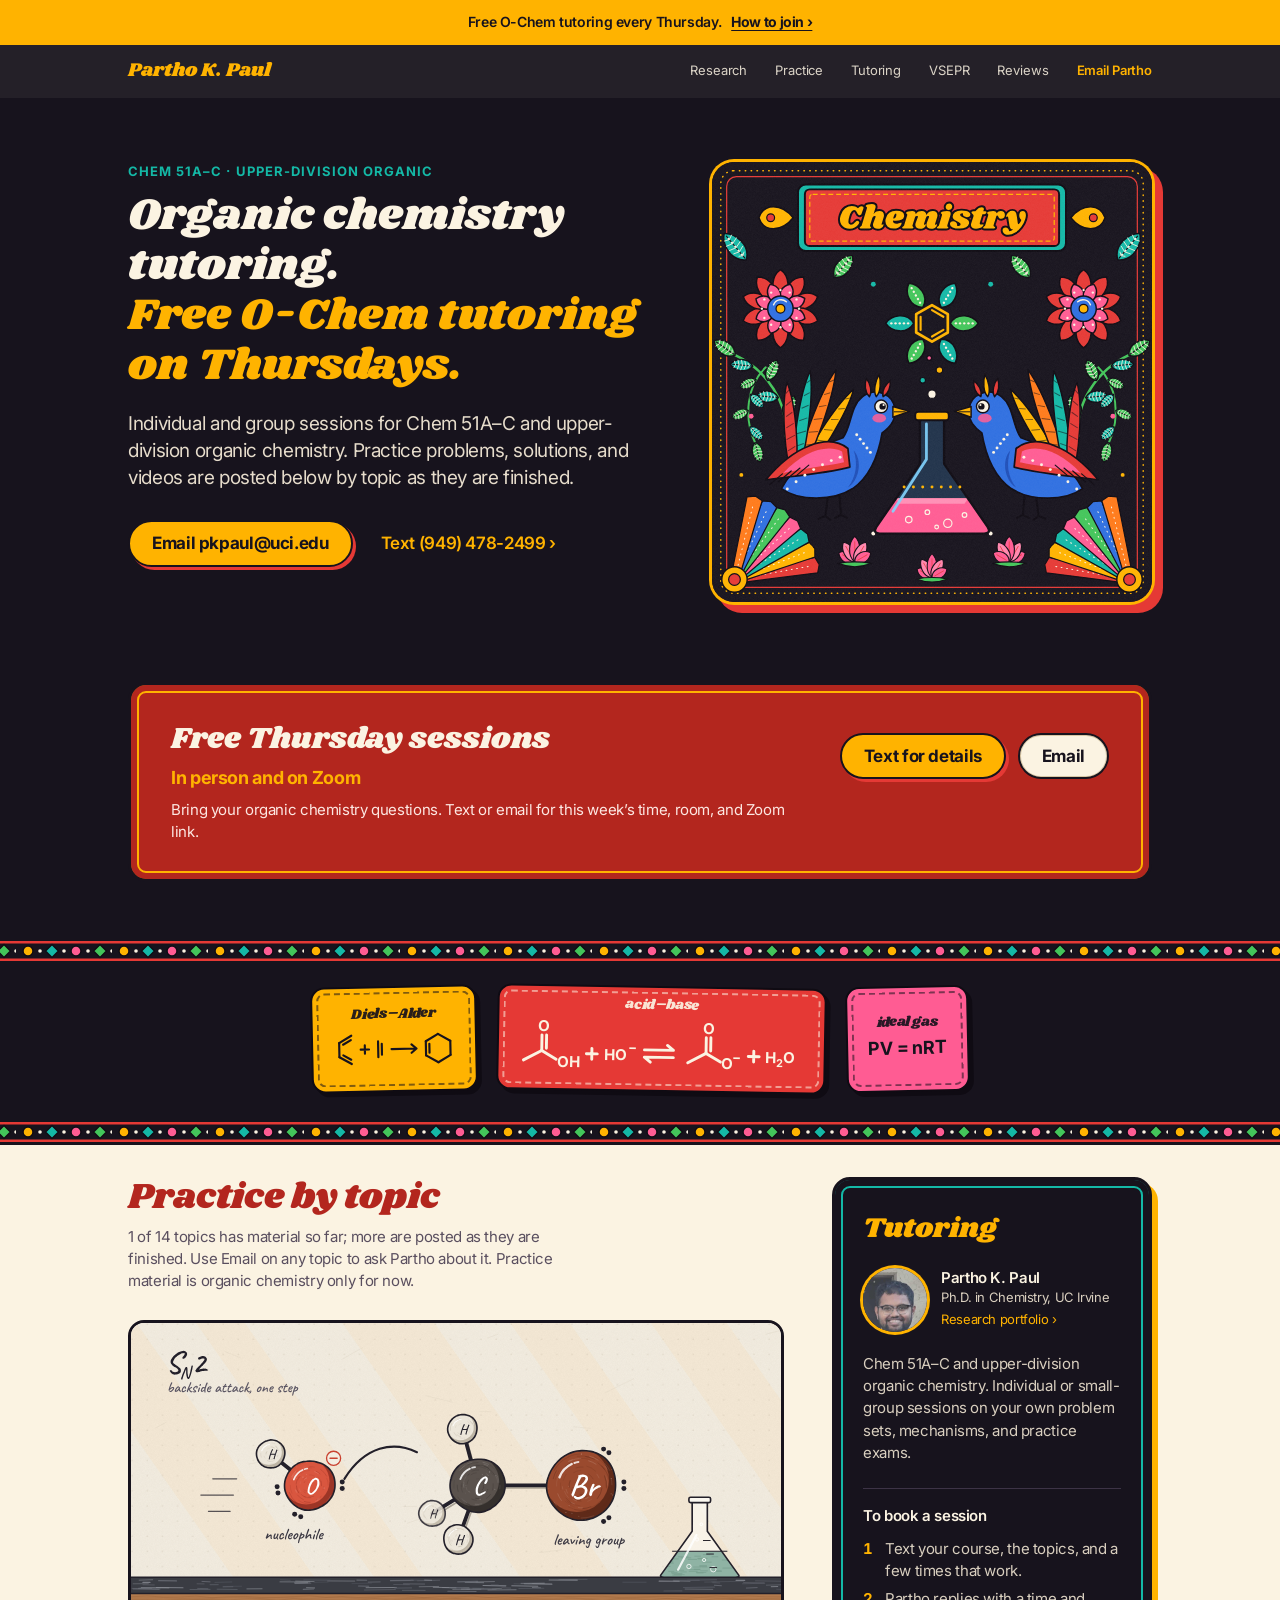
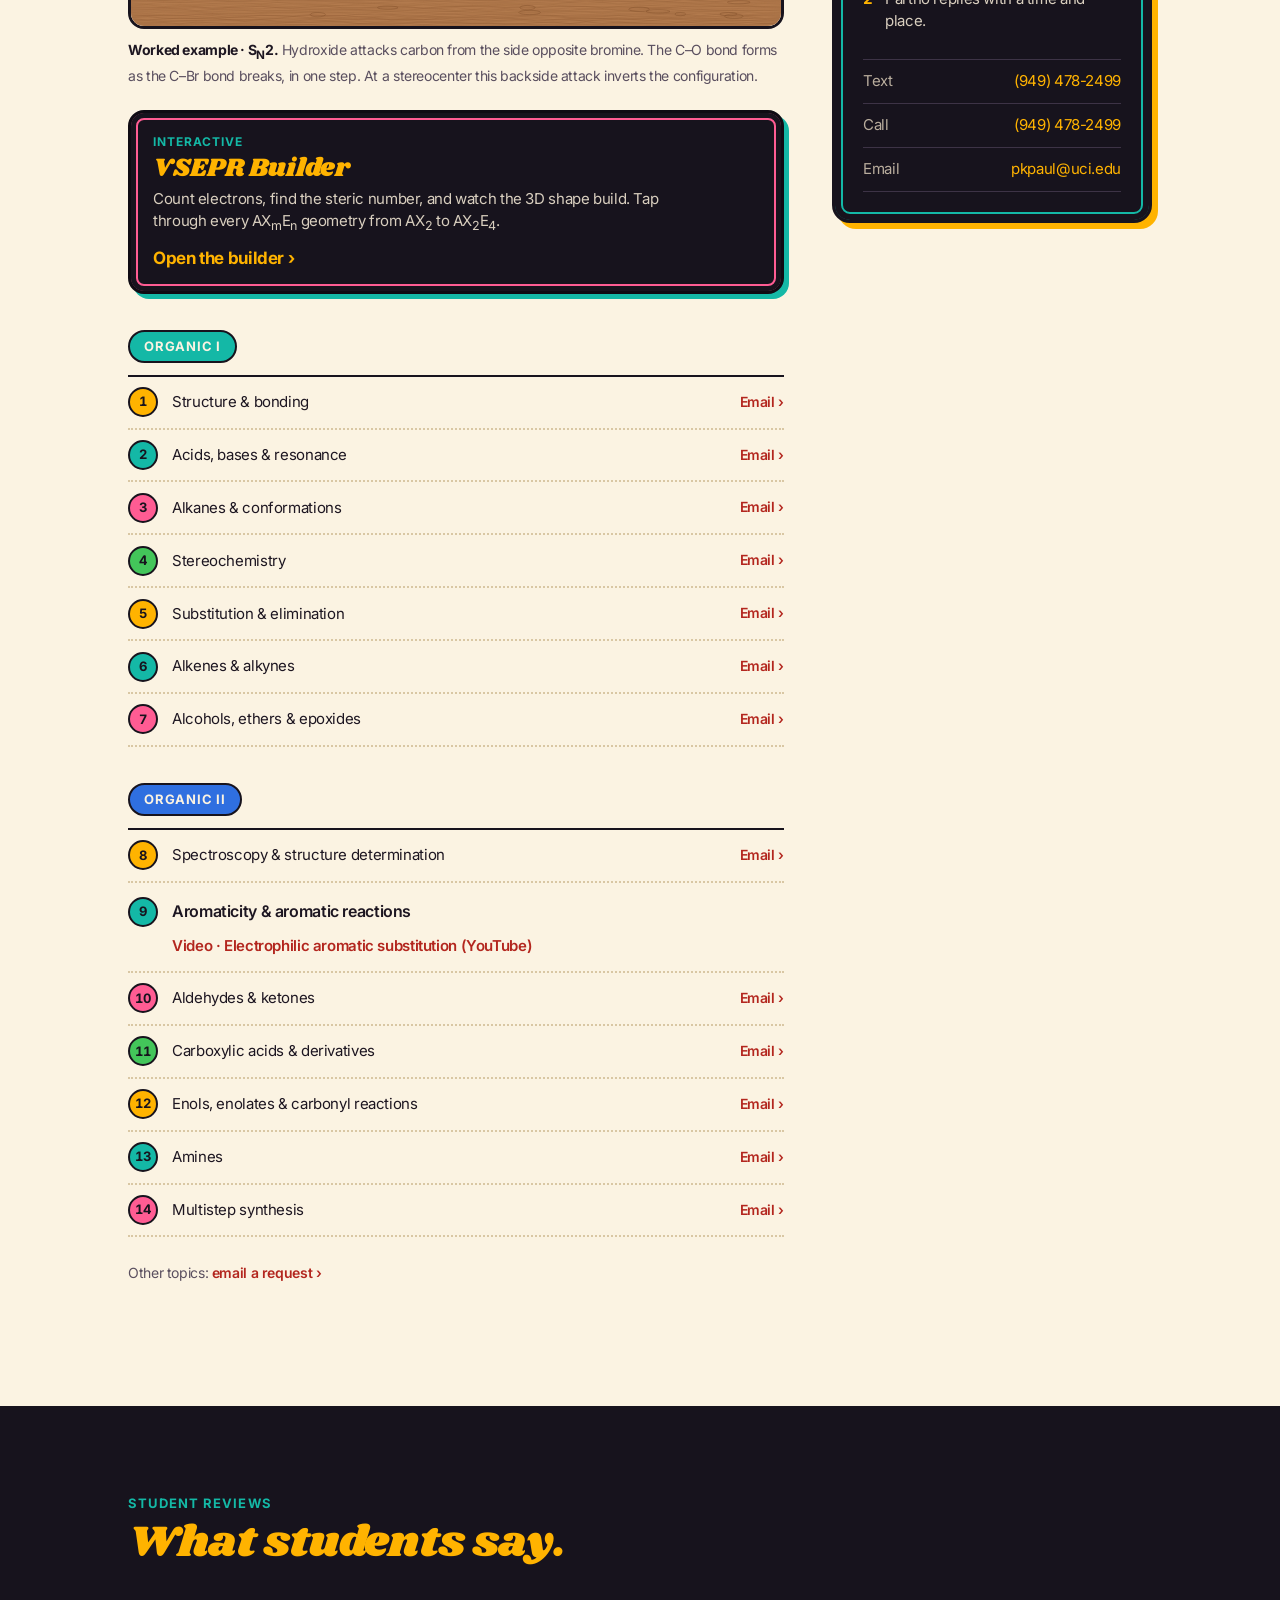
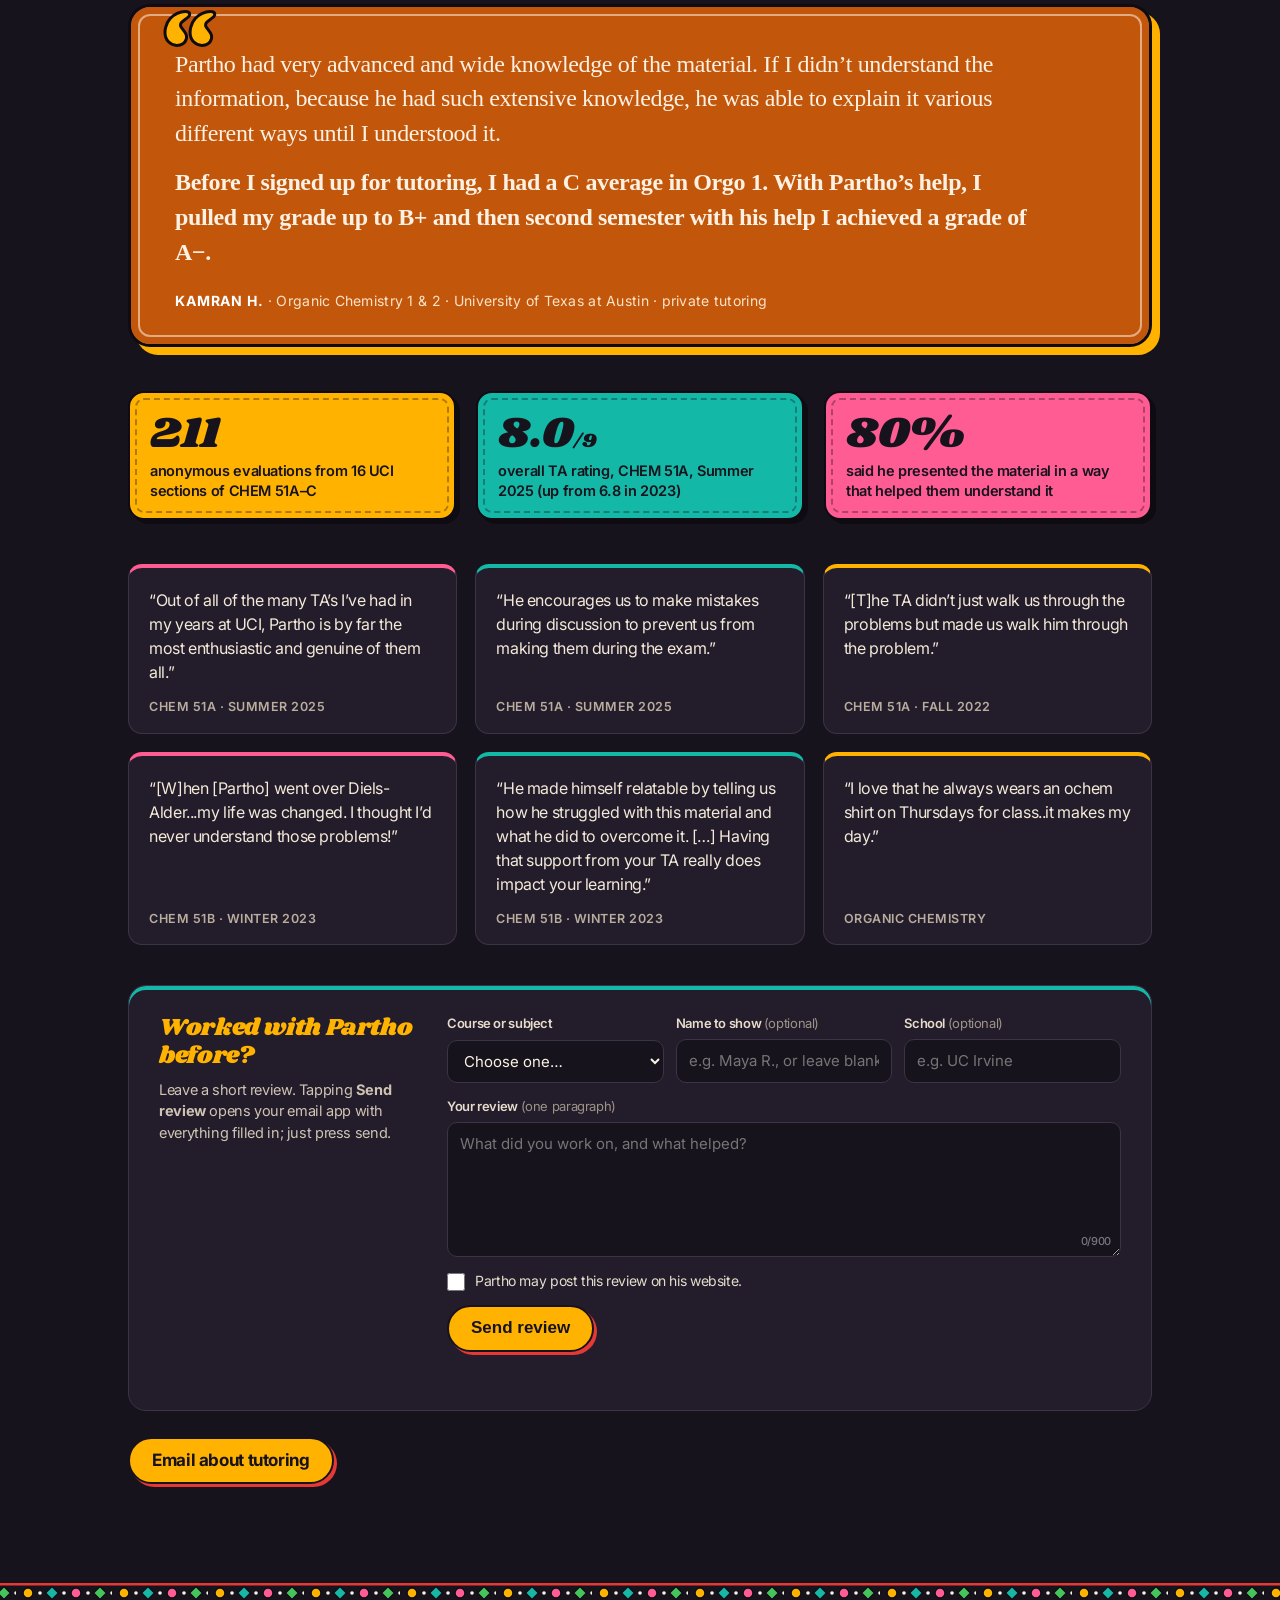
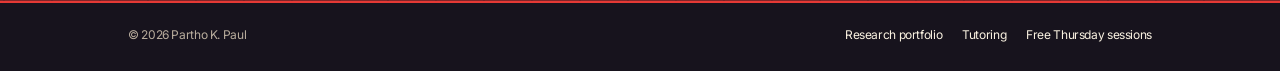
==== commit f4f4d586: "Add files via upload" ====
--- a/teaching/index.html
+++ b/teaching/index.html
@@ -3,14 +3,14 @@
 <head>
   <meta charset="utf-8">
   <meta name="viewport" content="width=device-width, initial-scale=1">
-  <title>Organic Chemistry Tutoring at UC Irvine · Chem 51A–C | Partho K. Paul</title>
-  <meta name="description" content="Organic chemistry tutoring for UC Irvine Chem 51A–C and upper-division organic chemistry from Partho K. Paul, Ph.D. in Chemistry. Free sessions every Thursday, in person and on Zoom. Practice problems, solutions, and videos by topic. Text (949) 478-2499.">
+  <title>Organic Chemistry Tutoring · Free O-Chem Help on Thursdays | Partho K. Paul</title>
+  <meta name="description" content="Organic chemistry tutoring for Chem 51A–C and upper-division organic chemistry from Partho K. Paul, Ph.D. in Chemistry. Free sessions every Thursday, in person and on Zoom. Practice problems, solutions, and videos by topic. Text (949) 478-2499.">
   <link rel="canonical" href="https://parthor96.github.io/partho/teaching/">
   <meta name="theme-color" content="#ffffff">
   <meta property="og:type" content="website">
   <meta property="og:url" content="https://parthor96.github.io/partho/teaching/">
   <meta property="og:title" content="Organic Chemistry Tutoring · Partho K. Paul">
-  <meta property="og:description" content="Chem 51A–C and upper-division organic chemistry tutoring at UC Irvine. Free sessions every Thursday, in person and on Zoom.">
+  <meta property="og:description" content="Chem 51A–C and upper-division organic chemistry tutoring. Free O-Chem tutoring every Thursday, in person and on Zoom.">
   <meta property="og:image" content="https://parthor96.github.io/partho/teaching/og-teaching.jpg">
   <meta property="og:image:width" content="1200">
   <meta property="og:image:height" content="630">
@@ -25,10 +25,11 @@
   <link rel="preload" href="fonts/shrikhand-latin.woff2" as="font" type="font/woff2" crossorigin>
   <link rel="stylesheet" href="teaching.css">
   <script type="application/ld+json">
-  {"@context":"https://schema.org","@type":"Service","name":"Organic chemistry tutoring","serviceType":"Chemistry tutoring","description":"Individual and group tutoring for UC Irvine Chem 51A–C and upper-division organic chemistry, plus free sessions every Thursday in person and on Zoom.","areaServed":{"@type":"City","name":"Irvine, CA"},"url":"https://parthor96.github.io/partho/teaching/","provider":{"@type":"Person","name":"Partho K. Paul","url":"https://parthor96.github.io/partho/","email":"mailto:pkpaul@uci.edu","telephone":"+1-949-478-2499","affiliation":{"@type":"CollegeOrUniversity","name":"University of California, Irvine"}}}
+  {"@context":"https://schema.org","@type":"Service","name":"Organic chemistry tutoring","serviceType":"Chemistry tutoring","description":"Individual and group tutoring for Chem 51A–C and upper-division organic chemistry, plus free sessions every Thursday in person and on Zoom.","url":"https://parthor96.github.io/partho/teaching/","provider":{"@type":"Person","name":"Partho K. Paul","url":"https://parthor96.github.io/partho/","email":"mailto:pkpaul@uci.edu","telephone":"+1-949-478-2499","affiliation":{"@type":"CollegeOrUniversity","name":"University of California, Irvine"}}}
   </script>
   <script src="resources.js" defer></script>
   <script src="teaching.js" defer></script>
+  <script src="review-form.js" defer></script>
 </head>
 <body class="rickshaw">
   <a class="skip" href="#thursday">Skip to content</a>
@@ -43,9 +44,10 @@
       <a href="../" class="nav-logo">Partho K. Paul</a>
       <ul class="nav-links">
         <li class="nav-hide-sm"><a href="../#research" class="nav-link">Research</a></li>
-        <li class="nav-hide-sm"><a href="../#publications" class="nav-link">Publications</a></li>
         <li><a href="#resources" class="nav-link">Practice</a></li>
         <li class="nav-hide-sm"><a href="#tutoring" class="nav-link">Tutoring</a></li>
+        <li class="nav-hide-sm"><a href="vsepr.html" class="nav-link">VSEPR</a></li>
+        <li class="nav-hide-sm"><a href="#reviews" class="nav-link">Reviews</a></li>
         <li class="only-touch"><a href="sms:+19494782499?&amp;body=Hi%20Partho%2C%20I%27d%20like%20tutoring%20help.%20Course%3A%20.%20Topics%3A%20.%20Times%20that%20work%3A%20." class="nav-link nav-resume">Text Partho</a></li>
         <li class="only-fine"><a href="mailto:pkpaul@uci.edu?subject=Chemistry%20tutoring" class="nav-link nav-resume">Email Partho</a></li>
       </ul>
@@ -56,7 +58,7 @@
     <div class="container">
       <div class="t-hero-copy">
         <p class="eyebrow">Chem 51A–C · Upper-division organic</p>
-        <h1>Organic chemistry tutoring for UC Irvine students.<br><span>Free on Thursdays.</span></h1>
+        <h1>Organic chemistry tutoring.<br><span>Free O-Chem tutoring on Thursdays.</span></h1>
         <p class="t-hero-text">Individual and group sessions for Chem 51A–C and upper-division organic chemistry. Practice problems, solutions, and videos are posted below by topic as they are finished.</p>
         <div class="t-actions">
           <a class="btn btn-primary only-touch" href="sms:+19494782499?&amp;body=Hi%20Partho%2C%20I%27d%20like%20tutoring%20help.%20Course%3A%20.%20Topics%3A%20.%20Times%20that%20work%3A%20.">Text (949) 478-2499</a>
@@ -76,10 +78,16 @@
         </div>
       </section>
       <figure class="t-hero-fig">
-        <img class="t-hero-illo" src="rickshaw.svg" alt="Rickshaw-art style painting: two bright birds face an Erlenmeyer flask under a flower shaped like a benzene ring. The banner reads জৈব রসায়ন, Bengali for organic chemistry." width="900" height="900" fetchpriority="high">
+        <img class="t-hero-illo" src="rickshaw.svg" alt="Rickshaw-art style painting: two bright birds face an Erlenmeyer flask under a flower shaped like a benzene ring. The banner reads Chemistry." width="900" height="900" fetchpriority="high">
       </figure>
     </div>
   </header>
+  <!-- Formula ribbon: painted plaques, scrolls slowly (pauses on hover, static with reduced motion) -->
+  <div class="formula-ribbon" aria-label="Chemistry formulas">
+    <ul class="formula-track formula-static"><li class="plaque plaque-mari"><span class="plaque-label">Diels–Alder</span><span class="plaque-eq"><svg class="plaque-svg" viewBox="0 0 146 48" width="146" height="48" role="img" aria-label="Diels–Alder: 1,3-butadiene plus ethene gives cyclohexene"><g fill="none" stroke="currentColor" stroke-width="2.6" stroke-linecap="round" stroke-linejoin="round"><line x1="22.0" y1="7.0" x2="7.3" y2="15.5"/><line x1="21.4" y1="12.2" x2="12.0" y2="17.6"/><line x1="7.3" y1="15.5" x2="7.3" y2="32.5"/><line x1="7.3" y1="32.5" x2="22.0" y2="41.0"/><line x1="12.0" y1="30.4" x2="21.4" y2="35.8"/><path d="M33 24.0 h10 M38 19.0 v10"/><line x1="54.0" y1="14.5" x2="54.0" y2="33.5"/><line x1="58.4" y1="17.5" x2="58.4" y2="30.5"/><path d="M70 24 H100 M94 19 L100 24 L94 29"/><line x1="126.0" y1="7.0" x2="140.7" y2="15.5"/><line x1="140.7" y1="15.5" x2="140.7" y2="32.5"/><line x1="140.7" y1="32.5" x2="126.0" y2="41.0"/><line x1="126.0" y1="41.0" x2="111.3" y2="32.5"/><line x1="111.3" y1="32.5" x2="111.3" y2="15.5"/><line x1="111.3" y1="15.5" x2="126.0" y2="7.0"/><line x1="115.5" y1="18.6" x2="115.5" y2="29.4"/></g></svg></span></li><li class="plaque plaque-red"><span class="plaque-label">acid–base</span><span class="plaque-eq"><svg class="plaque-svg plaque-svg-wide" viewBox="0 0 236 48" width="236" height="48" role="img" aria-label="Acid–base: acetic acid plus hydroxide in equilibrium with acetate plus water"><g fill="none" stroke="currentColor" stroke-width="2.4" stroke-linecap="round" stroke-linejoin="round"><line x1="4" y1="35" x2="19" y2="27"/><line x1="19" y1="27" x2="19" y2="14"/><line x1="22.8" y1="25" x2="22.8" y2="14"/><line x1="19" y1="27" x2="31" y2="34"/><line x1="140" y1="35" x2="155" y2="27"/><line x1="155" y1="27" x2="155" y2="14"/><line x1="158.8" y1="25" x2="158.8" y2="14"/><line x1="155" y1="27" x2="167" y2="34"/><path d="M56 29 h9 M60.5 24.5 v9"/><path d="M104 25 H128 l-5 -4 M128 31 H104 l5 4"/><path d="M190 29 h9 M194.5 24.5 v9"/></g><g fill="currentColor" font-family="Inter, -apple-system, Helvetica, Arial, sans-serif" font-weight="700" font-size="12.5"><text x="20.9" y="11" text-anchor="middle">O</text><text x="32" y="40">OH</text><text x="156.9" y="11" text-anchor="middle">O</text><text x="168" y="40">O</text><text x="177" y="34" class="ab-sm">−</text><text x="71" y="34">HO</text><text x="90" y="27" class="ab-sm">−</text><text x="204" y="34">H<tspan class="ab-sub" dy="3">2</tspan><tspan dy="-3">O</tspan></text></g><style>.ab-sm{font-size:11px}.ab-sub{font-size:9px}</style></svg></span></li><li class="plaque plaque-pink"><span class="plaque-label">ideal gas</span><span class="plaque-eq">PV = nRT</span></li></ul>
+  </div>
+  <div class="border-strip" aria-hidden="true"></div>
+
 
   <main>
     <div class="container t-layout">
@@ -132,6 +140,13 @@
           <figcaption><strong>Worked example · S<sub>N</sub>2.</strong> Hydroxide attacks carbon from the side opposite bromine. The C–O bond forms as the C–Br bond breaks, in one step. At a stereocenter this backside attack inverts the configuration.</figcaption>
         </figure>
 
+        <a class="tool-card" href="vsepr.html">
+          <span class="tool-tag">Interactive</span>
+          <span class="tool-title">VSEPR Builder</span>
+          <span class="tool-text">Count electrons, find the steric number, and watch the 3D shape build. Tap through every AX<sub>m</sub>E<sub>n</sub> geometry from AX<sub>2</sub> to AX<sub>2</sub>E<sub>4</sub>.</span>
+          <span class="tool-go">Open the builder ›</span>
+        </a>
+
         <div id="resource-groups" hidden></div>
         <p class="progress-note">Other topics: <a class="only-touch" href="sms:+19494782499?&amp;body=Hi%20Partho%2C%20could%20you%20add%20practice%20on%20">text a request ›</a><a class="only-fine" href="mailto:pkpaul@uci.edu?subject=Topic%20request">email a request ›</a></p>
         <noscript><p>Please enable JavaScript to view the topic list. You can still use the tutoring contact links on this page.</p></noscript>
@@ -139,6 +154,93 @@
     </div>
   </main>
 
+  <!-- ==========================================
+       STUDENT REVIEWS
+       Featured: private-tutoring review. Grid: verbatim excerpts from anonymous
+       UCI end-of-term evaluations (Partho_Paul_Teaching_Evaluations.docx).
+       ========================================== -->
+  <section id="reviews" class="reviews" aria-labelledby="reviews-heading">
+    <div class="container">
+      <p class="reviews-eyebrow">Student reviews</p>
+      <h2 id="reviews-heading" class="reviews-title">What students say.</h2>
+
+      <figure class="review-feature">
+        <span class="review-mark" aria-hidden="true">“</span>
+        <blockquote>
+          <p>Partho had very advanced and wide knowledge of the material. If I didn’t understand the information, because he had such extensive knowledge, he was able to explain it various different ways until I understood it.</p>
+          <p class="review-highlight">Before I signed up for tutoring, I had a C average in Orgo 1. With Partho’s help, I pulled my grade up to B+ and then second semester with his help I achieved a grade of A−.</p>
+        </blockquote>
+        <figcaption><strong>Kamran H.</strong> · Organic Chemistry 1 &amp; 2 · University of Texas at Austin · private tutoring</figcaption>
+      </figure>
+
+      <ul class="review-stats" aria-label="Teaching evaluation results">
+        <li class="stat stat-mari"><span class="stat-num">211</span><span class="stat-text">anonymous evaluations from 16 UCI sections of CHEM 51A–C</span></li>
+        <li class="stat stat-teal"><span class="stat-num">8.0<small>/9</small></span><span class="stat-text">overall TA rating, CHEM 51A, Summer 2025 (up from 6.8 in 2023)</span></li>
+        <li class="stat stat-pink"><span class="stat-num">80%</span><span class="stat-text">said he presented the material in a way that helped them understand it</span></li>
+      </ul>
+
+      <ul class="review-grid">
+        <li class="review-card"><blockquote>“Out of all of the many TA’s I’ve had in my years at UCI, Partho is by far the most enthusiastic and genuine of them all.”</blockquote><cite>CHEM 51A · Summer 2025</cite></li>
+        <li class="review-card"><blockquote>“He encourages us to make mistakes during discussion to prevent us from making them during the exam.”</blockquote><cite>CHEM 51A · Summer 2025</cite></li>
+        <li class="review-card"><blockquote>“[T]he TA didn’t just walk us through the problems but made us walk him through the problem.”</blockquote><cite>CHEM 51A · Fall 2022</cite></li>
+        <li class="review-card"><blockquote>“[W]hen [Partho] went over Diels-Alder...my life was changed. I thought I’d never understand those problems!”</blockquote><cite>CHEM 51B · Winter 2023</cite></li>
+        <li class="review-card"><blockquote>“He made himself relatable by telling us how he struggled with this material and what he did to overcome it. […] Having that support from your TA really does impact your learning.”</blockquote><cite>CHEM 51B · Winter 2023</cite></li>
+        <li class="review-card"><blockquote>“I love that he always wears an ochem shirt on Thursdays for class..it makes my day.”</blockquote><cite>Organic Chemistry</cite></li>
+      </ul>
+      <!-- Leave-a-review form: no server needed. Submitting opens the student's email app
+           with a message to Partho (subject + one-paragraph review filled in). -->
+      <div class="review-form-card" id="leave-review">
+        <div class="review-form-intro">
+          <h3>Worked with Partho before?</h3>
+          <p>Leave a short review. Tapping <strong>Send review</strong> opens your email app with everything filled in; just press send.</p>
+        </div>
+        <form id="review-form" class="review-form" novalidate>
+          <div class="rf-row">
+            <label class="rf-field">
+              <span>Course or subject</span>
+              <select name="subject" required>
+                <option value="" disabled selected>Choose one…</option>
+                <option>Chem 51A</option>
+                <option>Chem 51B</option>
+                <option>Chem 51C</option>
+                <option>Upper-division organic chemistry</option>
+                <option>Free Thursday session</option>
+                <option>Other</option>
+              </select>
+            </label>
+            <label class="rf-field">
+              <span>Name to show <em>(optional)</em></span>
+              <input name="name" type="text" maxlength="60" autocomplete="name" placeholder="e.g. Maya R., or leave blank">
+            </label>
+            <label class="rf-field">
+              <span>School <em>(optional)</em></span>
+              <input name="school" type="text" maxlength="80" placeholder="e.g. UC Irvine">
+            </label>
+          </div>
+          <label class="rf-field">
+            <span>Your review <em>(one paragraph)</em></span>
+            <textarea name="review" rows="5" maxlength="900" required placeholder="What did you work on, and what helped?"></textarea>
+            <span class="rf-count" aria-live="polite"><span id="rf-count">0</span>/900</span>
+          </label>
+          <label class="rf-check">
+            <input type="checkbox" name="consent">
+            <span>Partho may post this review on his website.</span>
+          </label>
+          <div class="rf-actions">
+            <button type="submit" class="btn btn-primary">Send review</button>
+            <button type="button" class="rf-copy" id="rf-copy" hidden>Email didn’t open? Copy review</button>
+          </div>
+          <p class="rf-msg" id="rf-msg" role="status"></p>
+        </form>
+      </div>
+
+      <div class="reviews-cta">
+        <a class="btn btn-primary only-touch" href="sms:+19494782499?&amp;body=Hi%20Partho%2C%20I%27d%20like%20tutoring%20help.%20Course%3A%20.%20Topics%3A%20.%20Times%20that%20work%3A%20.">Text about tutoring</a>
+        <a class="btn btn-primary only-fine" href="mailto:pkpaul@uci.edu?subject=Chemistry%20tutoring">Email about tutoring</a>
+      </div>
+    </div>
+  </section>
+
   <footer class="site-footer">
     <div class="container">
       <p>© 2026 Partho K. Paul</p>
--- a/teaching/teaching.css
+++ b/teaching/teaching.css
@@ -318,3 +318,161 @@
     .rickshaw .t-hero .container { padding-bottom: 40px; }
     .rickshaw .t-section-head h2 { font-size: 30px; }
 }
+
+
+/* ---------- Formula ribbon (rickshaw slogan plaques) ---------- */
+.formula-ribbon {
+    display: flex; overflow: hidden; background: var(--night, #17131d);
+    padding: 22px 0 26px; gap: 16px;
+}
+.rickshaw .formula-ribbon::after { display: none; }
+.formula-track {
+    display: flex; gap: 16px; list-style: none; flex: none; padding: 0; margin: 0;
+    animation: formula-scroll 70s linear infinite;
+}
+.formula-ribbon:hover .formula-track { animation-play-state: paused; }
+@keyframes formula-scroll { to { transform: translateX(calc(-100% - 16px)); } }
+.plaque {
+    --c: #e53935; --fg: #fbf3e2;
+    flex: none; display: flex; flex-direction: column; align-items: center; justify-content: center; gap: 2px;
+    padding: 10px 20px 12px; border-radius: 14px;
+    background: var(--c); color: var(--fg);
+    border: 2.5px solid #0f0b13;
+    outline: 2px dashed color-mix(in srgb, var(--fg) 55%, transparent); outline-offset: -8px;
+    box-shadow: 4px 4px 0 #0f0b13;
+    white-space: nowrap;
+}
+.plaque-label { font-family: "Shrikhand", Georgia, serif; font-size: 14px; line-height: 1.1; opacity: .92; }
+.plaque-eq { font-family: "Inter", -apple-system, "Helvetica Neue", Arial, sans-serif; font-weight: 700; font-size: 18px; letter-spacing: -0.01em; }
+.plaque-eq sub, .plaque-eq sup { font-size: 0.68em; line-height: 0; }
+.plaque-red   { --c: #e53935; --fg: #fbf3e2; }
+.plaque-mari  { --c: #ffb300; --fg: #17131d; }
+.plaque-teal  { --c: #14b8a6; --fg: #17131d; }
+.plaque-pink  { --c: #ff5c93; --fg: #17131d; }
+.plaque-blue  { --c: #2f6fe0; --fg: #fbf3e2; }
+.plaque-green { --c: #43c55a; --fg: #17131d; }
+.plaque:nth-child(odd) { transform: rotate(-1.2deg); }
+.plaque:nth-child(even) { transform: rotate(1deg); }
+@media (prefers-reduced-motion: reduce) {
+    .formula-ribbon { overflow-x: auto; }
+    .formula-track { animation: none; }
+    .formula-track-dup { display: none; }
+}
+@media (max-width: 640px) {
+    .plaque-eq { font-size: 16px; }
+    .formula-ribbon { padding: 18px 0 22px; }
+}
+
+/* ---------- Tool card (VSEPR builder link) ---------- */
+.tool-card {
+    display: grid; gap: 4px; margin: 24px 0 8px; padding: 20px 22px; text-decoration: none;
+    background: var(--night, #17131d); color: var(--cream, #fbf3e2); border-radius: 16px;
+    border: 3px solid #0f0b13; box-shadow: inset 0 0 0 5px var(--night, #17131d), inset 0 0 0 7px var(--r-pink, #ff5c93), 5px 5px 0 var(--r-teal, #14b8a6);
+    transition: transform .15s ease, box-shadow .15s ease;
+}
+.tool-card:hover { text-decoration: none; transform: translate(-2px, -2px); box-shadow: inset 0 0 0 5px var(--night, #17131d), inset 0 0 0 7px var(--r-pink, #ff5c93), 7px 7px 0 var(--r-teal, #14b8a6); }
+.tool-tag { font-size: 12px; font-weight: 700; letter-spacing: .08em; text-transform: uppercase; color: var(--r-teal, #14b8a6); }
+.tool-title { font-family: "Shrikhand", Georgia, serif; font-size: 26px; color: var(--mari, #ffb300); line-height: 1.15; }
+.tool-text { font-size: 15px; color: #d9cfbf; max-width: 560px; }
+.tool-go { font-weight: 700; color: var(--mari, #ffb300); margin-top: 6px; }
+@media (prefers-reduced-motion: reduce) { .tool-card, .tool-card:hover { transition: none; transform: none; } }
+
+/* ribbon: drawn structures + reagents over arrows */
+.plaque-svg { display: block; height: 40px; width: auto; margin-top: 2px; }
+.plaque-eq .over { position: relative; display: inline-block; margin: 0 5px; }
+.plaque-eq .over b { font-weight: 700; }
+.plaque-eq .over small { position: absolute; left: 50%; bottom: 72%; transform: translateX(-50%); font-size: 0.56em; font-weight: 700; line-height: 1; white-space: nowrap; }
+.plaque-eq .over small sup { font-size: 0.8em; }
+.plaque-eq { padding-top: 3px; }
+.formula-track { animation-duration: 95s; }
+
+/* ---------- Student reviews ---------- */
+.reviews { background: var(--night, #17131d); color: var(--cream, #fbf3e2); padding: 88px 0 96px; }
+.reviews-eyebrow { color: var(--r-teal, #14b8a6); font-size: 13px; font-weight: 700; letter-spacing: .08em; text-transform: uppercase; }
+.reviews-title { font-family: "Shrikhand", Georgia, serif; font-weight: 400; color: var(--mari, #ffb300); font-size: clamp(32px, 4vw, 44px); line-height: 1.1; margin: 6px 0 36px; }
+
+.review-feature {
+    position: relative; margin: 0; padding: 40px 44px 32px;
+    background: #c2570c; color: #fdf1e3; border-radius: 22px;
+    border: 3px solid #0f0b13; box-shadow: inset 0 0 0 7px #c2570c, inset 0 0 0 9px rgba(253,241,227,.55), 8px 8px 0 var(--mari, #ffb300);
+}
+.review-mark { position: absolute; top: -6px; left: 22px; font-family: "Shrikhand", Georgia, serif; font-size: 110px; line-height: 1; color: var(--mari, #ffb300); -webkit-text-stroke: 3px #0f0b13; }
+.review-feature blockquote p { font-family: Georgia, "Times New Roman", serif; font-size: clamp(19px, 2.1vw, 24px); line-height: 1.45; max-width: 860px; }
+.review-feature blockquote p + p { margin-top: 14px; }
+.review-highlight { font-weight: 700; }
+.review-feature figcaption { margin-top: 22px; font-size: 14px; letter-spacing: .02em; color: #fde3c8; }
+.review-feature figcaption strong { color: #fff; letter-spacing: .06em; text-transform: uppercase; }
+
+.review-stats { list-style: none; display: grid; grid-template-columns: repeat(3, 1fr); gap: 20px; margin: 44px 0; padding: 0; }
+.stat { --c: #ffb300; background: var(--c); color: #17131d; border: 2.5px solid #0f0b13; border-radius: 16px; padding: 18px 20px; box-shadow: 4px 4px 0 #0f0b13; outline: 2px dashed rgba(23,19,29,.35); outline-offset: -9px; }
+.stat-mari { --c: #ffb300; } .stat-teal { --c: #14b8a6; } .stat-pink { --c: #ff5c93; }
+.stat-num { display: block; font-family: "Shrikhand", Georgia, serif; font-size: 44px; line-height: 1.05; }
+.stat-num small { font-size: .45em; }
+.stat-text { display: block; font-size: 14.5px; font-weight: 600; line-height: 1.35; margin-top: 4px; }
+
+.review-grid { list-style: none; display: grid; grid-template-columns: repeat(3, 1fr); gap: 18px; padding: 0; }
+.review-card { background: var(--night-2, #231c2b); border: 1px solid #3d3346; border-top: 4px solid var(--r-pink, #ff5c93); border-radius: 14px; padding: 20px 20px 16px; display: flex; flex-direction: column; justify-content: space-between; gap: 14px; }
+.review-card:nth-child(3n+2) { border-top-color: var(--r-teal, #14b8a6); }
+.review-card:nth-child(3n+3) { border-top-color: var(--mari, #ffb300); }
+.review-card blockquote { font-size: 16px; line-height: 1.5; color: #f3e9d8; }
+.review-card cite { font-style: normal; font-size: 12.5px; font-weight: 600; letter-spacing: .04em; color: #b9ad9d; text-transform: uppercase; }
+.reviews-note { font-size: 12.5px; color: #9d9386; margin-top: 22px; max-width: 720px; }
+.reviews-cta { margin-top: 26px; }
+
+@media (max-width: 900px) {
+    .review-stats, .review-grid { grid-template-columns: 1fr; }
+    .review-stats { gap: 14px; margin: 32px 0; }
+}
+@media (max-width: 640px) {
+    .reviews { padding: 64px 0 72px; }
+    .review-feature { padding: 34px 22px 24px; border-radius: 18px; }
+    .review-mark { font-size: 84px; left: 14px; }
+    .stat-num { font-size: 38px; }
+}
+
+/* ---------- Leave-a-review form ---------- */
+.review-form-card {
+    margin-top: 40px; padding: 28px 30px; border-radius: 18px;
+    background: var(--night-2, #231c2b); border: 1px solid #3d3346;
+    display: grid; grid-template-columns: 260px minmax(0, 1fr); gap: 28px;
+    box-shadow: inset 0 4px 0 var(--r-teal, #14b8a6);
+}
+.review-form-intro h3 { font-family: "Shrikhand", Georgia, serif; font-weight: 400; color: var(--mari, #ffb300); font-size: 24px; line-height: 1.15; }
+.review-form-intro p { margin-top: 10px; font-size: 14.5px; color: #cfc4b3; }
+.review-form { display: grid; gap: 14px; }
+.rf-row { display: grid; grid-template-columns: repeat(3, minmax(0, 1fr)); gap: 12px; }
+.rf-field { display: grid; gap: 6px; font-size: 13px; font-weight: 600; color: #e6dccb; position: relative; }
+.rf-field em { font-style: normal; font-weight: 400; color: #9d9386; }
+.review-form input[type=text], .review-form select, .review-form textarea {
+    font: inherit; font-size: 15px; font-weight: 400; color: var(--cream, #fbf3e2); background: #17131d;
+    border: 1.5px solid #3d3346; border-radius: 10px; padding: 10px 12px; width: 100%;
+}
+.review-form textarea { resize: vertical; min-height: 120px; line-height: 1.5; }
+.review-form input:focus, .review-form select:focus, .review-form textarea:focus { outline: none; border-color: var(--mari, #ffb300); }
+.rf-count { position: absolute; right: 10px; bottom: 8px; font-size: 11px; font-weight: 500; color: #7d7482; }
+.rf-check { display: flex; gap: 10px; align-items: flex-start; font-size: 14px; color: #e6dccb; cursor: pointer; }
+.rf-check input { width: 18px; height: 18px; margin-top: 2px; accent-color: #ffb300; flex: none; }
+.rf-actions { display: flex; align-items: center; gap: 18px; flex-wrap: wrap; }
+.rf-copy { font: inherit; font-size: 14px; font-weight: 600; background: none; border: 0; color: var(--mari, #ffb300); text-decoration: underline; text-underline-offset: 3px; cursor: pointer; padding: 10px 0; }
+.rf-msg { font-size: 14px; min-height: 1.2em; }
+.rf-msg.ok { color: #7ee08a; } .rf-msg.err { color: #ff8a80; }
+@media (max-width: 900px) {
+    .review-form-card { grid-template-columns: minmax(0, 1fr); gap: 18px; padding: 24px 20px; }
+    .rf-row { grid-template-columns: minmax(0, 1fr); }
+}
+
+/* Simplified: three still plaques, centred */
+.formula-ribbon { justify-content: center; }
+.formula-track.formula-static { animation: none; flex-wrap: wrap; justify-content: center; gap: 20px; padding: 0 16px; }
+.formula-track.formula-static { flex: 1 1 auto; max-width: 100%; }
+@media (max-width: 640px) {
+    .formula-track.formula-static { gap: 14px; }
+    .formula-static .plaque { padding: 8px 14px 10px; }
+    .formula-static .plaque-eq { font-size: 15px; }
+    .formula-static .plaque-svg { height: 32px; }
+}
+
+.plaque-svg-wide { height: 44px; }
+@media (max-width: 640px) { .formula-static .plaque-svg-wide { height: 36px; } }
+.plaque-svg-wide { height: 58px; }
+@media (max-width: 640px) { .formula-static .plaque-svg-wide { height: 48px; } }
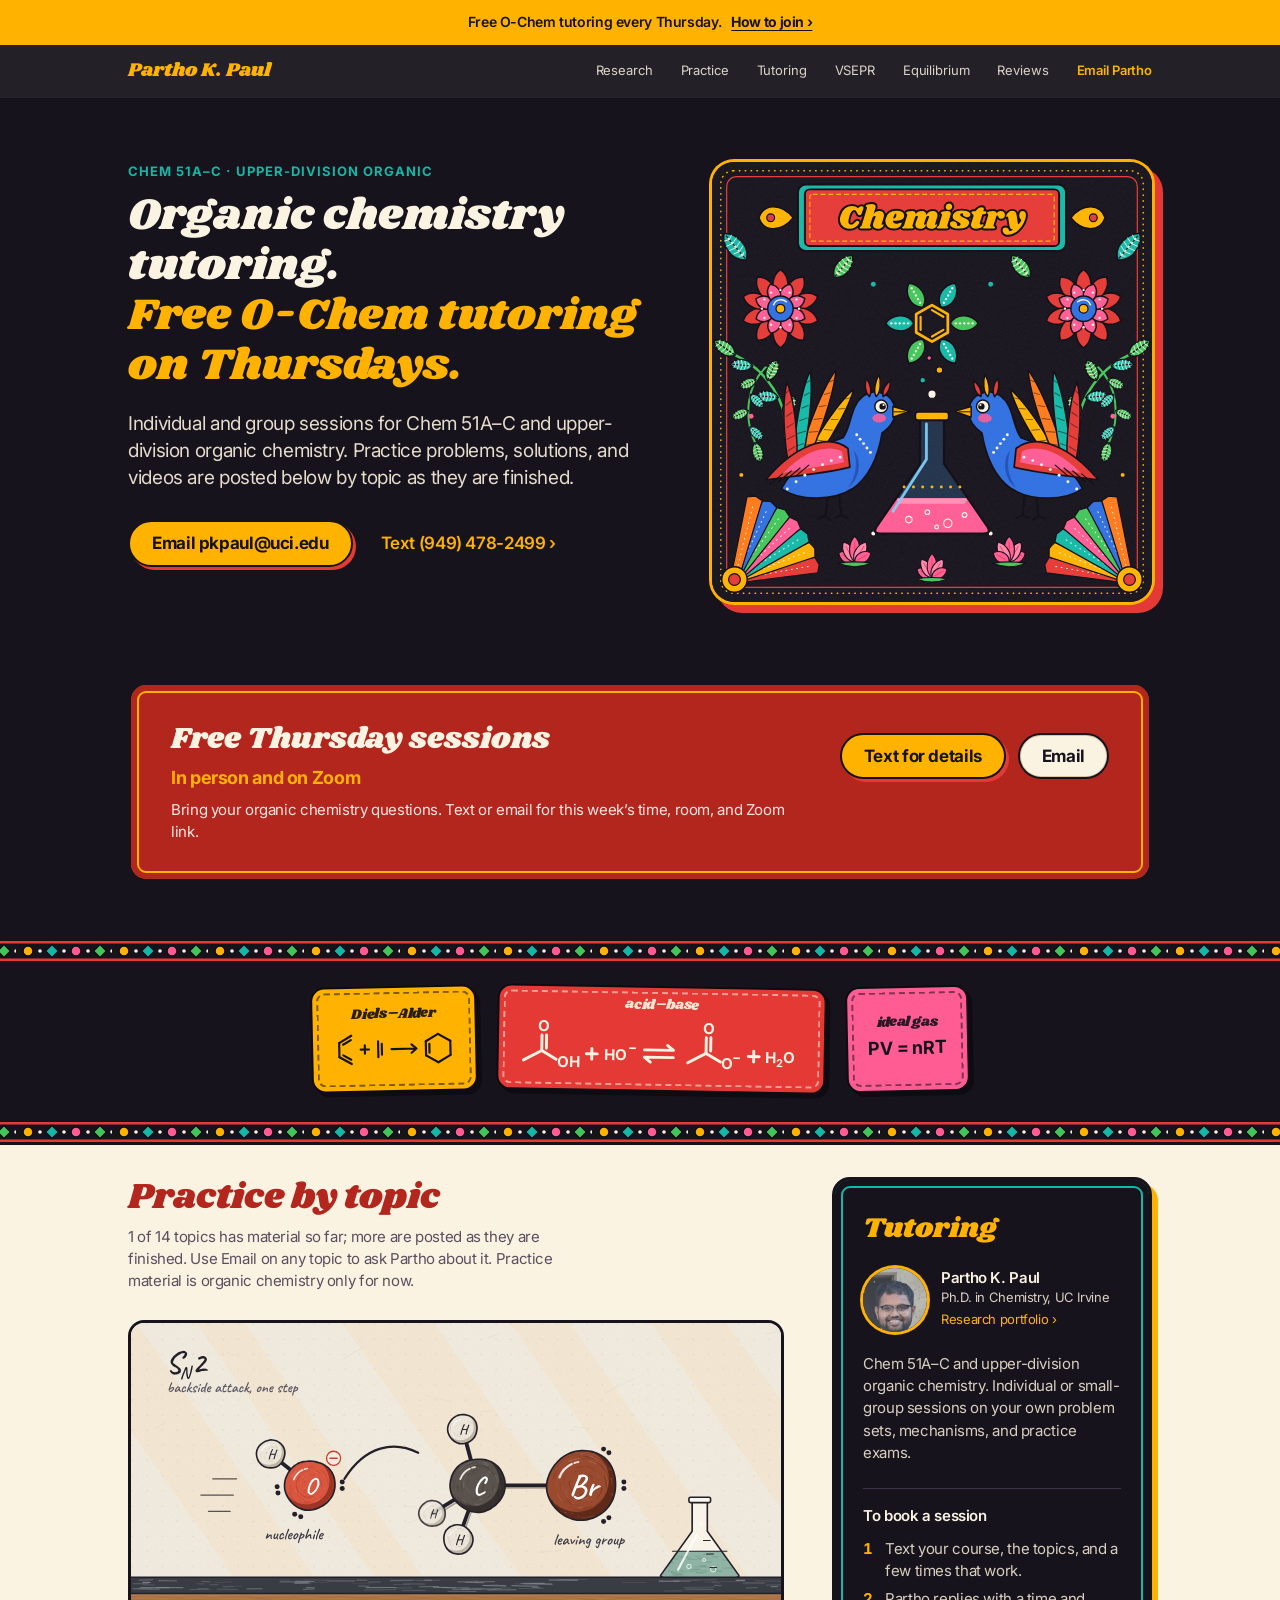
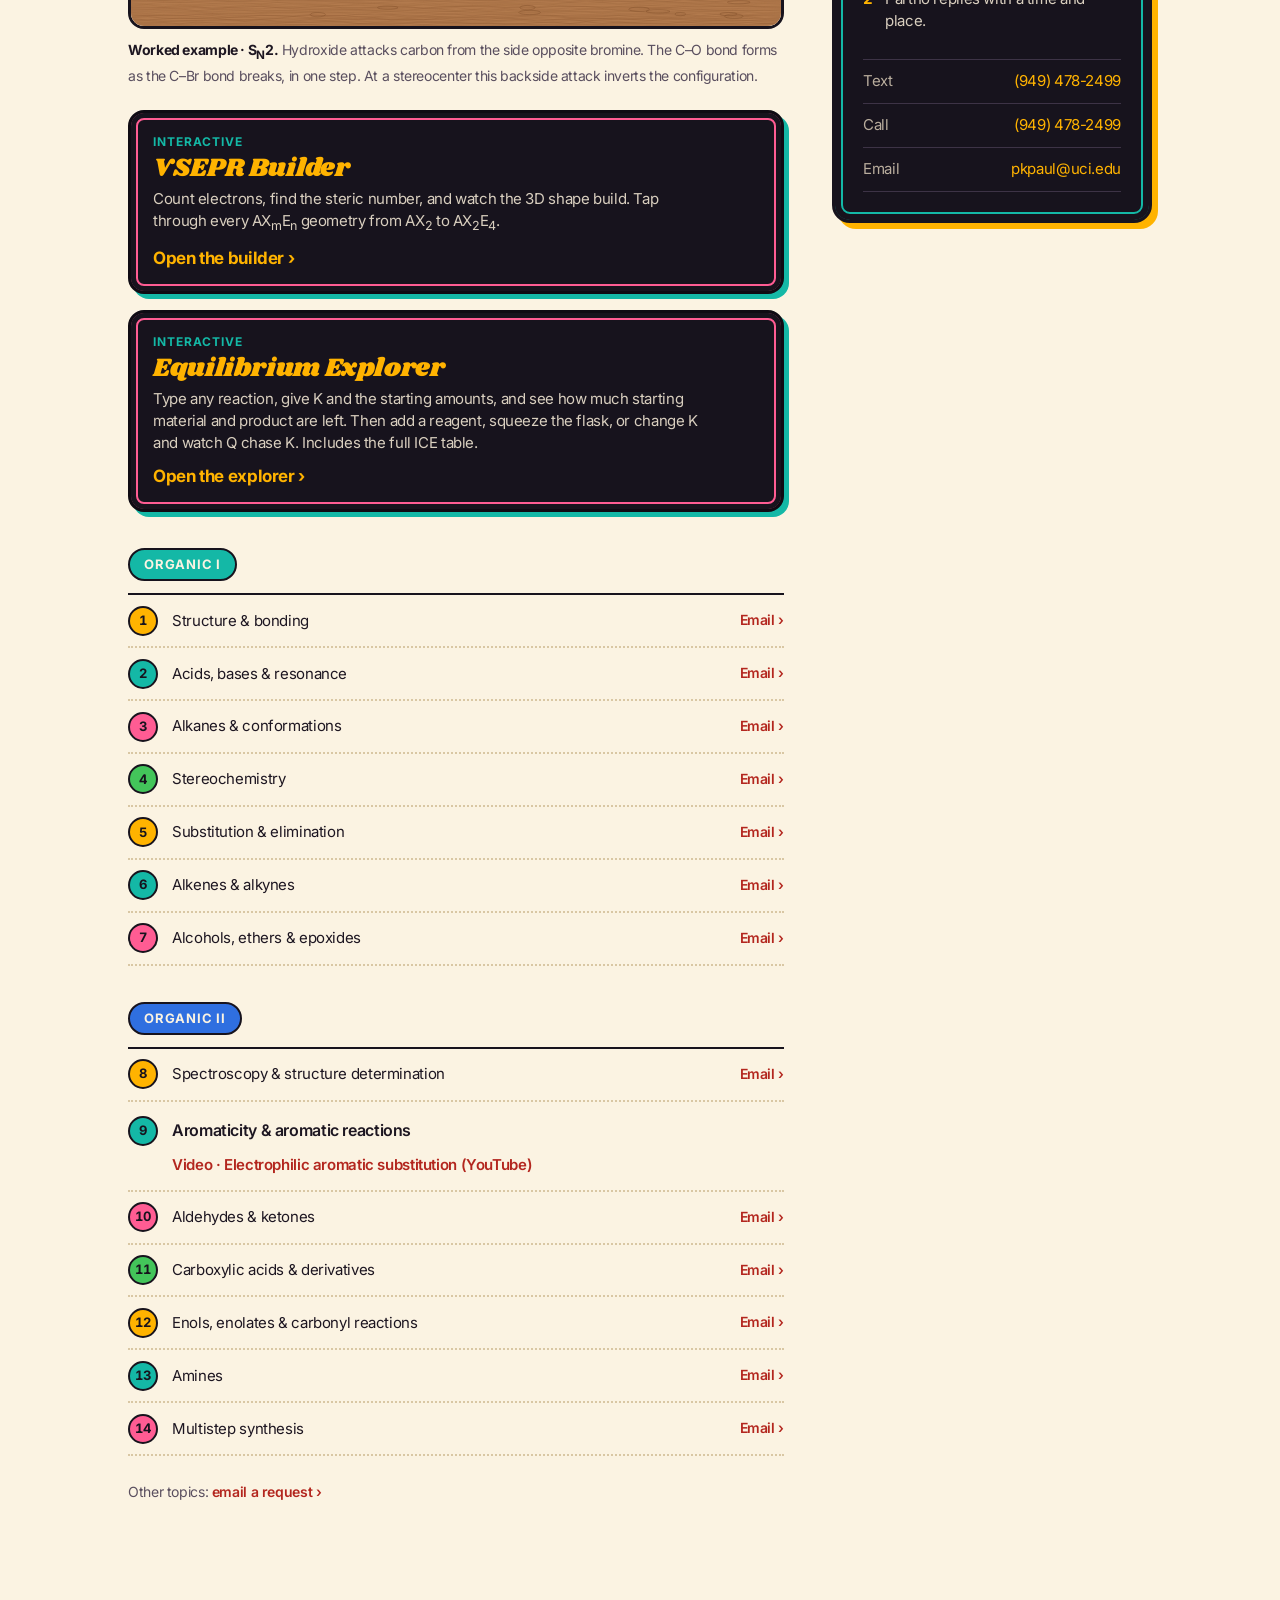
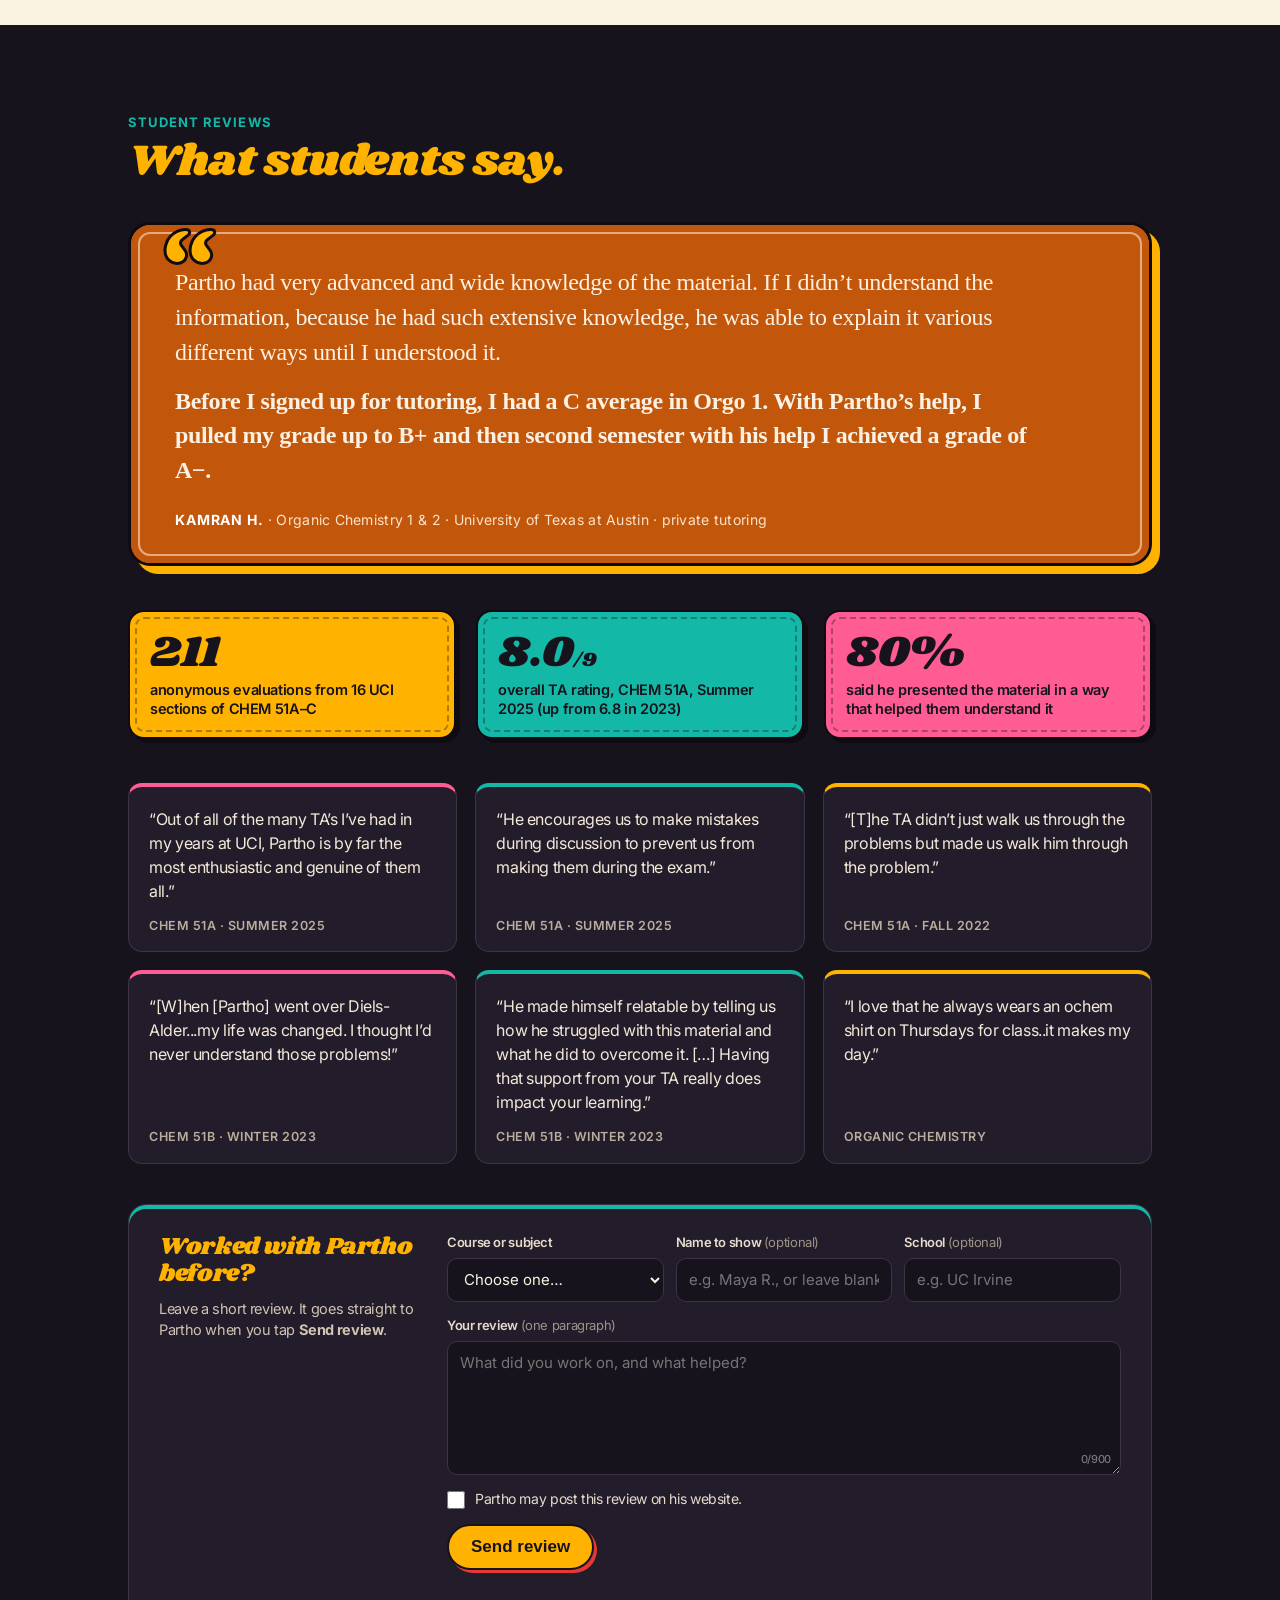
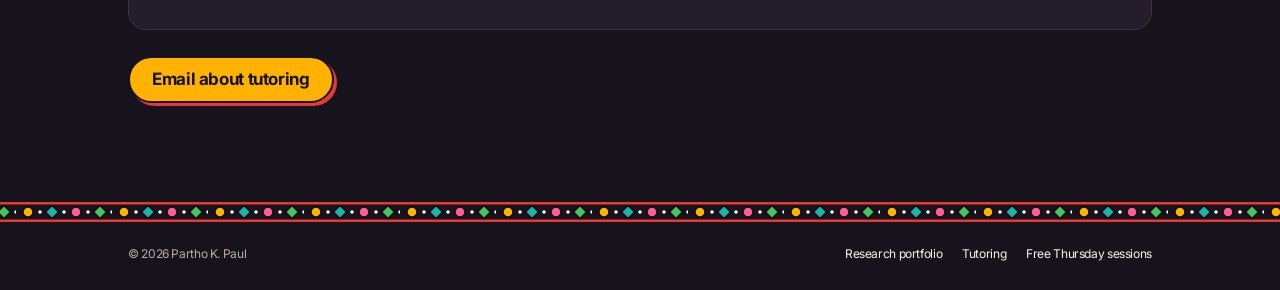
==== commit f5f89eb9: "Teaching: equilibrium explorer, VSEPR no-WebGL fallback, review form" ====
--- a/teaching/index.html
+++ b/teaching/index.html
@@ -47,6 +47,7 @@
         <li><a href="#resources" class="nav-link">Practice</a></li>
         <li class="nav-hide-sm"><a href="#tutoring" class="nav-link">Tutoring</a></li>
         <li class="nav-hide-sm"><a href="vsepr.html" class="nav-link">VSEPR</a></li>
+        <li class="nav-hide-sm"><a href="equilibrium.html" class="nav-link">Equilibrium</a></li>
         <li class="nav-hide-sm"><a href="#reviews" class="nav-link">Reviews</a></li>
         <li class="only-touch"><a href="sms:+19494782499?&amp;body=Hi%20Partho%2C%20I%27d%20like%20tutoring%20help.%20Course%3A%20.%20Topics%3A%20.%20Times%20that%20work%3A%20." class="nav-link nav-resume">Text Partho</a></li>
         <li class="only-fine"><a href="mailto:pkpaul@uci.edu?subject=Chemistry%20tutoring" class="nav-link nav-resume">Email Partho</a></li>
@@ -145,6 +146,13 @@
           <span class="tool-title">VSEPR Builder</span>
           <span class="tool-text">Count electrons, find the steric number, and watch the 3D shape build. Tap through every AX<sub>m</sub>E<sub>n</sub> geometry from AX<sub>2</sub> to AX<sub>2</sub>E<sub>4</sub>.</span>
           <span class="tool-go">Open the builder ›</span>
+        </a>
+
+        <a class="tool-card" href="equilibrium.html">
+          <span class="tool-tag">Interactive</span>
+          <span class="tool-title">Equilibrium Explorer</span>
+          <span class="tool-text">Type any reaction, give K and the starting amounts, and see how much starting material and product are left. Then add a reagent, squeeze the flask, or change K and watch Q chase K. Includes the full ICE table.</span>
+          <span class="tool-go">Open the explorer ›</span>
         </a>
 
         <div id="resource-groups" hidden></div>
@@ -192,7 +200,7 @@
       <div class="review-form-card" id="leave-review">
         <div class="review-form-intro">
           <h3>Worked with Partho before?</h3>
-          <p>Leave a short review. Tapping <strong>Send review</strong> opens your email app with everything filled in; just press send.</p>
+          <p>Leave a short review. It goes straight to Partho when you tap <strong>Send review</strong>.</p>
         </div>
         <form id="review-form" class="review-form" novalidate>
           <div class="rf-row">
@@ -200,9 +208,8 @@
               <span>Course or subject</span>
               <select name="subject" required>
                 <option value="" disabled selected>Choose one…</option>
-                <option>Chem 51A</option>
-                <option>Chem 51B</option>
-                <option>Chem 51C</option>
+                <option>General chemistry</option>
+                <option>Sophomore organic chemistry</option>
                 <option>Upper-division organic chemistry</option>
                 <option>Free Thursday session</option>
                 <option>Other</option>
@@ -226,9 +233,11 @@
             <input type="checkbox" name="consent">
             <span>Partho may post this review on his website.</span>
           </label>
+          <input type="text" name="_honey" class="rf-hp" tabindex="-1" autocomplete="off" aria-hidden="true">
           <div class="rf-actions">
             <button type="submit" class="btn btn-primary">Send review</button>
-            <button type="button" class="rf-copy" id="rf-copy" hidden>Email didn’t open? Copy review</button>
+            <a class="rf-copy" id="rf-mail" href="#" hidden>Email it instead</a>
+            <button type="button" class="rf-copy" id="rf-copy" hidden>Copy review</button>
           </div>
           <p class="rf-msg" id="rf-msg" role="status"></p>
         </form>
--- a/teaching/teaching.css
+++ b/teaching/teaching.css
@@ -476,3 +476,7 @@
 @media (max-width: 640px) { .formula-static .plaque-svg-wide { height: 36px; } }
 .plaque-svg-wide { height: 58px; }
 @media (max-width: 640px) { .formula-static .plaque-svg-wide { height: 48px; } }
+
+.rf-hp { position: absolute; left: -9999px; width: 1px; height: 1px; opacity: 0; }
+.review-form button[disabled] { opacity: .6; cursor: progress; }
+.tool-card + .tool-card { margin-top: 16px; }
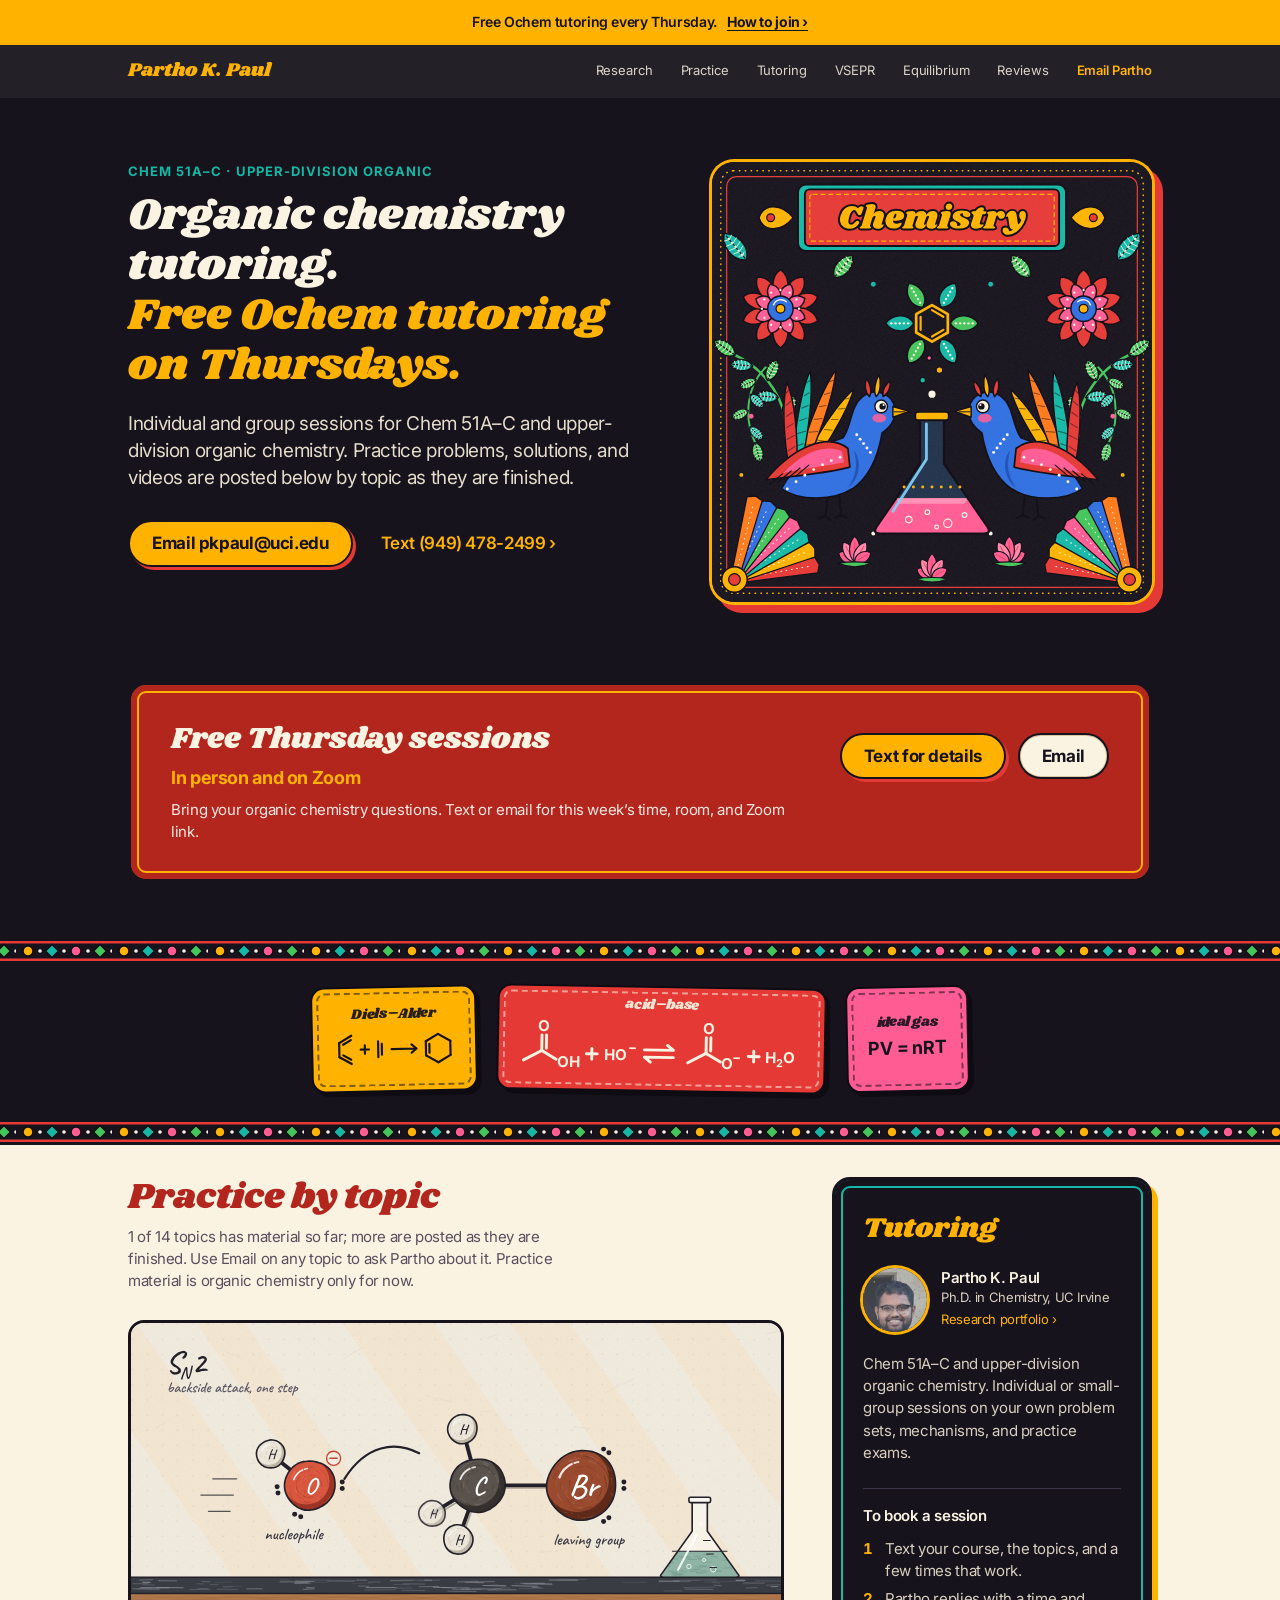
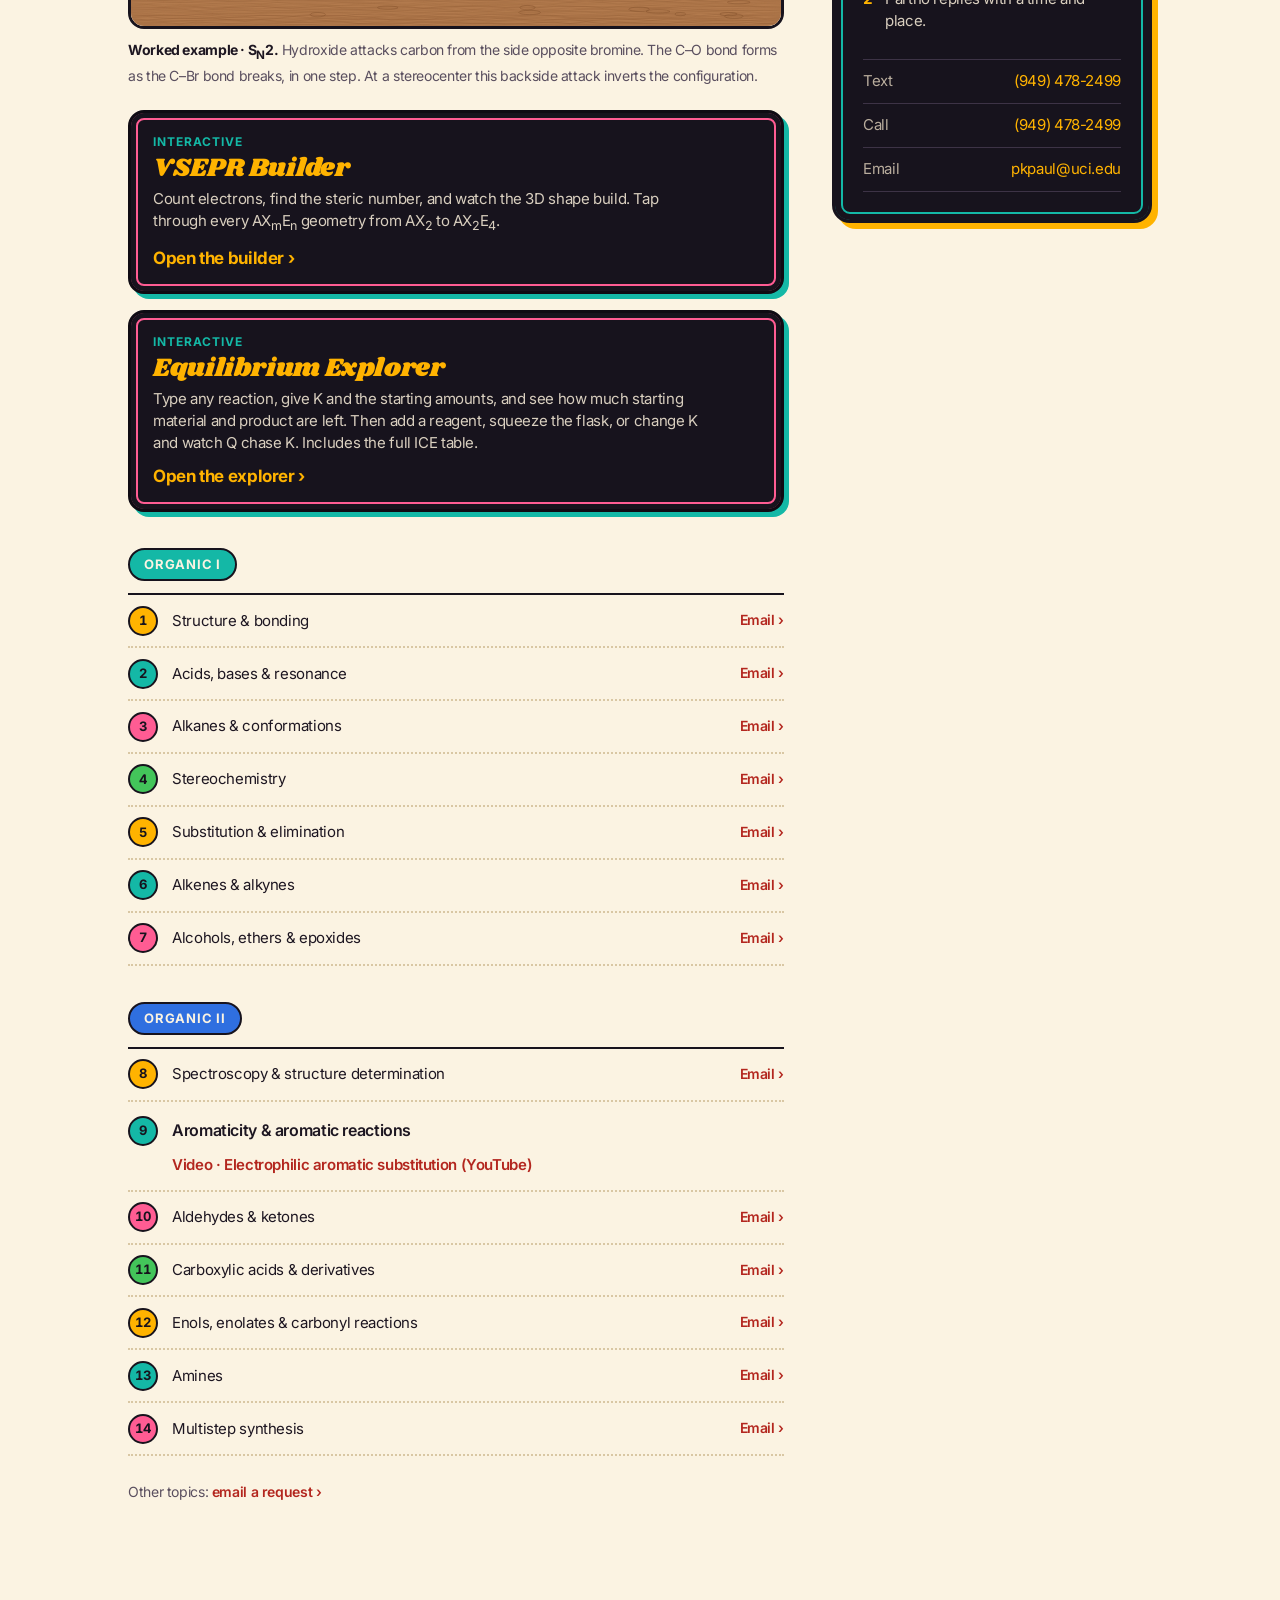
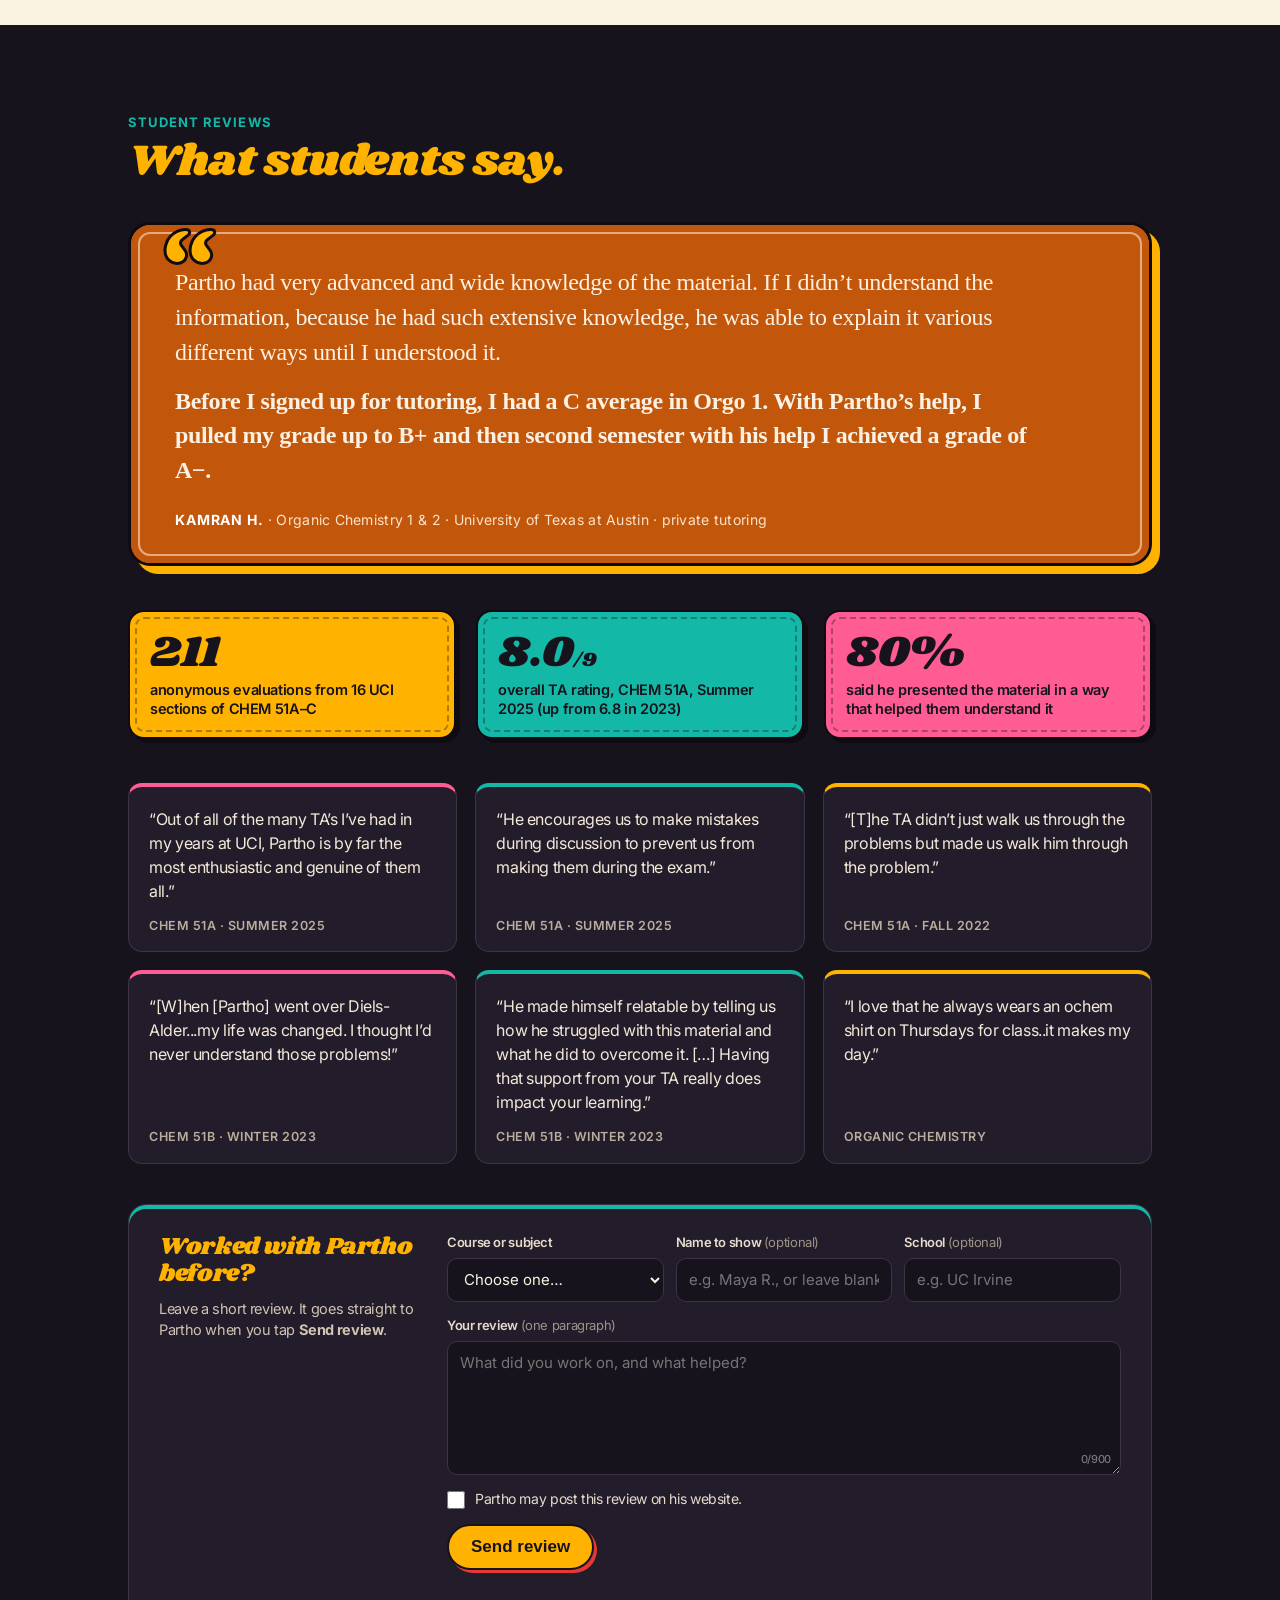
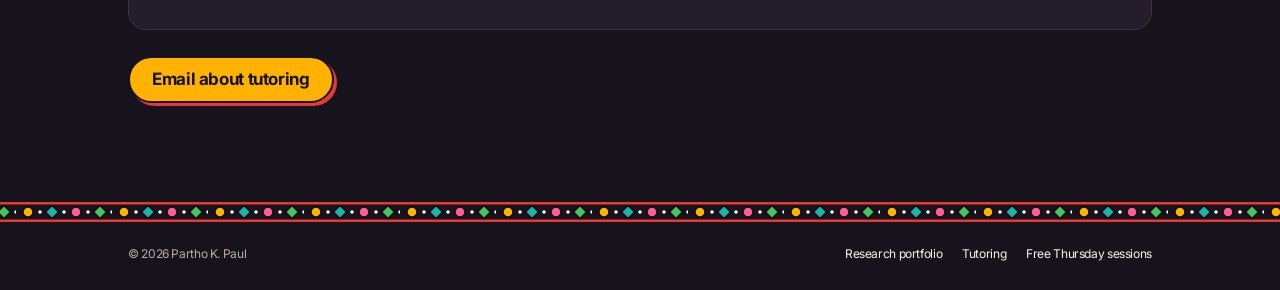
==== commit 5ce780ea: "Teaching: write Ochem" ====
--- a/teaching/index.html
+++ b/teaching/index.html
@@ -3,14 +3,14 @@
 <head>
   <meta charset="utf-8">
   <meta name="viewport" content="width=device-width, initial-scale=1">
-  <title>Organic Chemistry Tutoring · Free O-Chem Help on Thursdays | Partho K. Paul</title>
+  <title>Organic Chemistry Tutoring · Free Ochem Help on Thursdays | Partho K. Paul</title>
   <meta name="description" content="Organic chemistry tutoring for Chem 51A–C and upper-division organic chemistry from Partho K. Paul, Ph.D. in Chemistry. Free sessions every Thursday, in person and on Zoom. Practice problems, solutions, and videos by topic. Text (949) 478-2499.">
   <link rel="canonical" href="https://parthor96.github.io/partho/teaching/">
   <meta name="theme-color" content="#ffffff">
   <meta property="og:type" content="website">
   <meta property="og:url" content="https://parthor96.github.io/partho/teaching/">
   <meta property="og:title" content="Organic Chemistry Tutoring · Partho K. Paul">
-  <meta property="og:description" content="Chem 51A–C and upper-division organic chemistry tutoring. Free O-Chem tutoring every Thursday, in person and on Zoom.">
+  <meta property="og:description" content="Chem 51A–C and upper-division organic chemistry tutoring. Free Ochem tutoring every Thursday, in person and on Zoom.">
   <meta property="og:image" content="https://parthor96.github.io/partho/teaching/og-teaching.jpg">
   <meta property="og:image:width" content="1200">
   <meta property="og:image:height" content="630">
@@ -35,7 +35,7 @@
   <a class="skip" href="#thursday">Skip to content</a>
 
   <div class="announcement-banner" role="region" aria-label="Free tutoring announcement">
-    <span>Free O-Chem tutoring every Thursday.</span>
+    <span>Free Ochem tutoring every Thursday.</span>
     <a href="#thursday">How to join ›</a>
   </div>
 
@@ -59,7 +59,7 @@
     <div class="container">
       <div class="t-hero-copy">
         <p class="eyebrow">Chem 51A–C · Upper-division organic</p>
-        <h1>Organic chemistry tutoring.<br><span>Free O-Chem tutoring on Thursdays.</span></h1>
+        <h1>Organic chemistry tutoring.<br><span>Free Ochem tutoring on Thursdays.</span></h1>
         <p class="t-hero-text">Individual and group sessions for Chem 51A–C and upper-division organic chemistry. Practice problems, solutions, and videos are posted below by topic as they are finished.</p>
         <div class="t-actions">
           <a class="btn btn-primary only-touch" href="sms:+19494782499?&amp;body=Hi%20Partho%2C%20I%27d%20like%20tutoring%20help.%20Course%3A%20.%20Topics%3A%20.%20Times%20that%20work%3A%20.">Text (949) 478-2499</a>
@@ -74,8 +74,8 @@
         <p class="thursday-where">In person and on Zoom</p>
         <p>Bring your organic chemistry questions. Text or email for this week’s time, room, and Zoom link.</p>
         <div class="thursday-actions">
-          <a class="btn btn-primary" href="sms:+19494782499?&amp;body=Hi%20Partho%2C%20I%27d%20like%20details%20on%20the%20free%20Thursday%20O-Chem%20session.">Text for details</a>
-          <a class="btn btn-secondary" href="mailto:pkpaul@uci.edu?subject=Free%20Thursday%20O-Chem%20tutoring">Email</a>
+          <a class="btn btn-primary" href="sms:+19494782499?&amp;body=Hi%20Partho%2C%20I%27d%20like%20details%20on%20the%20free%20Thursday%20Ochem%20session.">Text for details</a>
+          <a class="btn btn-secondary" href="mailto:pkpaul@uci.edu?subject=Free%20Thursday%20Ochem%20tutoring">Email</a>
         </div>
       </section>
       <figure class="t-hero-fig">
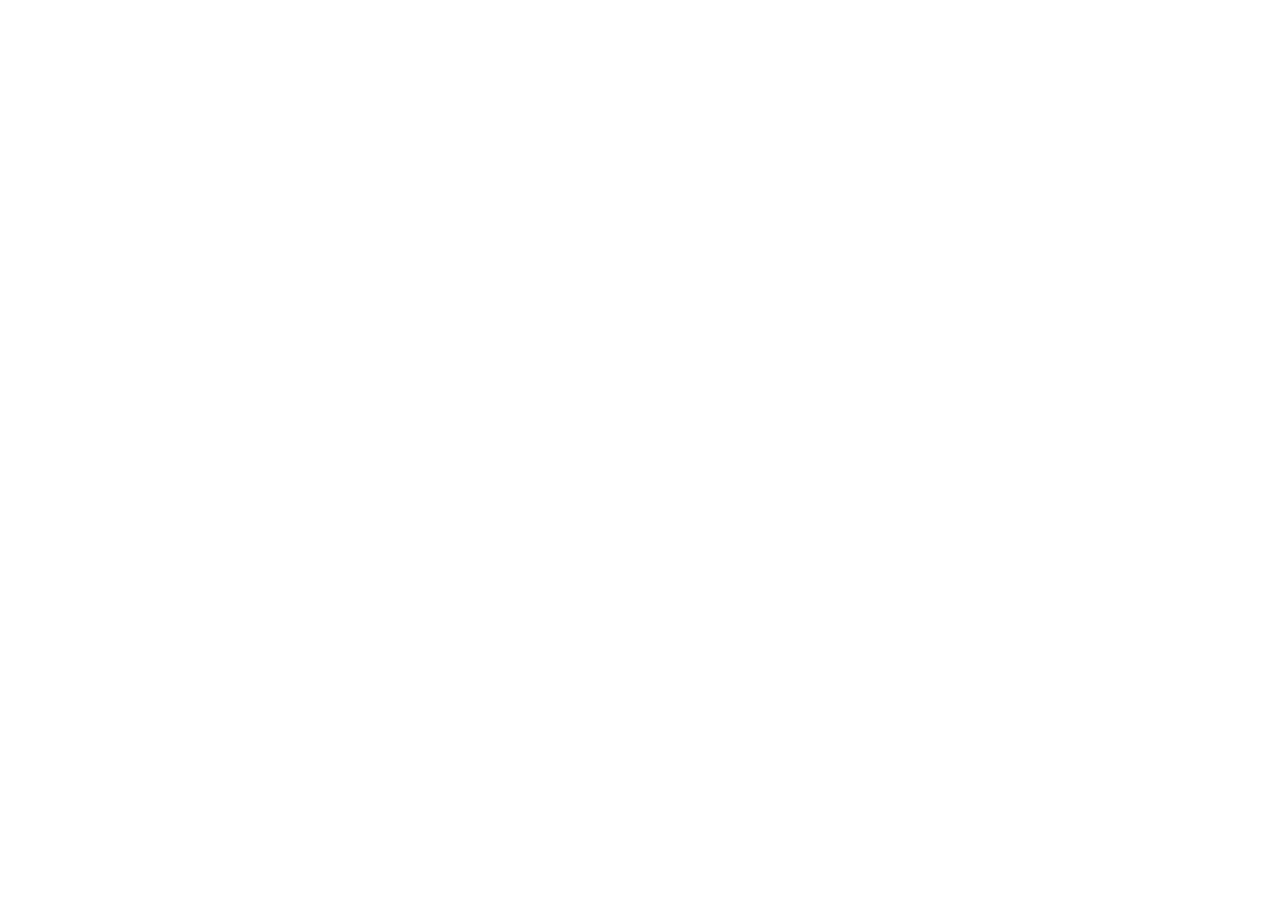
==== commit 0e2750bd: "Teaching pages moved to chemustad.org" ====
--- a/teaching/index.html
+++ b/teaching/index.html
@@ -2,259 +2,13 @@
 <html lang="en">
 <head>
   <meta charset="utf-8">
-  <meta name="viewport" content="width=device-width, initial-scale=1">
-  <title>Organic Chemistry Tutoring · Free Ochem Help on Thursdays | Partho K. Paul</title>
-  <meta name="description" content="Organic chemistry tutoring for Chem 51A–C and upper-division organic chemistry from Partho K. Paul, Ph.D. in Chemistry. Free sessions every Thursday, in person and on Zoom. Practice problems, solutions, and videos by topic. Text (949) 478-2499.">
-  <link rel="canonical" href="https://parthor96.github.io/partho/teaching/">
-  <meta name="theme-color" content="#ffffff">
-  <meta property="og:type" content="website">
-  <meta property="og:url" content="https://parthor96.github.io/partho/teaching/">
-  <meta property="og:title" content="Organic Chemistry Tutoring · Partho K. Paul">
-  <meta property="og:description" content="Chem 51A–C and upper-division organic chemistry tutoring. Free Ochem tutoring every Thursday, in person and on Zoom.">
-  <meta property="og:image" content="https://parthor96.github.io/partho/teaching/og-teaching.jpg">
-  <meta property="og:image:width" content="1200">
-  <meta property="og:image:height" content="630">
-  <meta property="og:image:alt" content="Rickshaw-art style chemistry painting with the words Organic chemistry tutoring, free on Thursdays">
-  <meta name="twitter:card" content="summary_large_image">
-  <link rel="icon" href="../favicon-32.png" sizes="32x32" type="image/png">
-  <link rel="apple-touch-icon" href="../apple-touch-icon.png">
-  <link rel="preconnect" href="https://fonts.googleapis.com">
-  <link rel="preconnect" href="https://fonts.gstatic.com" crossorigin>
-  <link href="https://fonts.googleapis.com/css2?family=Inter:wght@400;500;600;700&display=swap" rel="stylesheet">
-  <link rel="stylesheet" href="../style.css">
-  <link rel="preload" href="fonts/shrikhand-latin.woff2" as="font" type="font/woff2" crossorigin>
-  <link rel="stylesheet" href="teaching.css">
-  <script type="application/ld+json">
-  {"@context":"https://schema.org","@type":"Service","name":"Organic chemistry tutoring","serviceType":"Chemistry tutoring","description":"Individual and group tutoring for Chem 51A–C and upper-division organic chemistry, plus free sessions every Thursday in person and on Zoom.","url":"https://parthor96.github.io/partho/teaching/","provider":{"@type":"Person","name":"Partho K. Paul","url":"https://parthor96.github.io/partho/","email":"mailto:pkpaul@uci.edu","telephone":"+1-949-478-2499","affiliation":{"@type":"CollegeOrUniversity","name":"University of California, Irvine"}}}
-  </script>
-  <script src="resources.js" defer></script>
-  <script src="teaching.js" defer></script>
-  <script src="review-form.js" defer></script>
+  <title>Tutoring has moved to chemustad.org</title>
+  <meta name="robots" content="noindex">
+  <link rel="canonical" href="https://chemustad.org/">
+  <meta http-equiv="refresh" content="0; url=https://chemustad.org/">
+  <script>location.replace("https://chemustad.org/" + location.hash);</script>
 </head>
-<body class="rickshaw">
-  <a class="skip" href="#thursday">Skip to content</a>
-
-  <div class="announcement-banner" role="region" aria-label="Free tutoring announcement">
-    <span>Free Ochem tutoring every Thursday.</span>
-    <a href="#thursday">How to join ›</a>
-  </div>
-
-  <nav class="navbar">
-    <div class="nav-container">
-      <a href="../" class="nav-logo">Partho K. Paul</a>
-      <ul class="nav-links">
-        <li class="nav-hide-sm"><a href="../#research" class="nav-link">Research</a></li>
-        <li><a href="#resources" class="nav-link">Practice</a></li>
-        <li class="nav-hide-sm"><a href="#tutoring" class="nav-link">Tutoring</a></li>
-        <li class="nav-hide-sm"><a href="vsepr.html" class="nav-link">VSEPR</a></li>
-        <li class="nav-hide-sm"><a href="equilibrium.html" class="nav-link">Equilibrium</a></li>
-        <li class="nav-hide-sm"><a href="#reviews" class="nav-link">Reviews</a></li>
-        <li class="only-touch"><a href="sms:+19494782499?&amp;body=Hi%20Partho%2C%20I%27d%20like%20tutoring%20help.%20Course%3A%20.%20Topics%3A%20.%20Times%20that%20work%3A%20." class="nav-link nav-resume">Text Partho</a></li>
-        <li class="only-fine"><a href="mailto:pkpaul@uci.edu?subject=Chemistry%20tutoring" class="nav-link nav-resume">Email Partho</a></li>
-      </ul>
-    </div>
-  </nav>
-
-  <header class="t-hero">
-    <div class="container">
-      <div class="t-hero-copy">
-        <p class="eyebrow">Chem 51A–C · Upper-division organic</p>
-        <h1>Organic chemistry tutoring.<br><span>Free Ochem tutoring on Thursdays.</span></h1>
-        <p class="t-hero-text">Individual and group sessions for Chem 51A–C and upper-division organic chemistry. Practice problems, solutions, and videos are posted below by topic as they are finished.</p>
-        <div class="t-actions">
-          <a class="btn btn-primary only-touch" href="sms:+19494782499?&amp;body=Hi%20Partho%2C%20I%27d%20like%20tutoring%20help.%20Course%3A%20.%20Topics%3A%20.%20Times%20that%20work%3A%20.">Text (949) 478-2499</a>
-          <a class="btn btn-primary only-fine" href="mailto:pkpaul@uci.edu?subject=Chemistry%20tutoring">Email pkpaul@uci.edu</a>
-          <a class="link-arrow only-touch" href="mailto:pkpaul@uci.edu?subject=Chemistry%20tutoring">Email pkpaul@uci.edu</a>
-          <a class="link-arrow only-fine" href="sms:+19494782499?&amp;body=Hi%20Partho%2C%20I%27d%20like%20tutoring%20help.%20Course%3A%20.%20Topics%3A%20.%20Times%20that%20work%3A%20.">Text (949) 478-2499</a>
-        </div>
-      </div>
-      <section id="thursday" class="thursday" aria-labelledby="thursday-heading">
-        <h2 id="thursday-heading">Free Thursday sessions</h2>
-        <!-- TIME: e.g. <p class="thursday-when">Thursdays, 4–6 pm</p> — add when confirmed (styled in teaching.css) -->
-        <p class="thursday-where">In person and on Zoom</p>
-        <p>Bring your organic chemistry questions. Text or email for this week’s time, room, and Zoom link.</p>
-        <div class="thursday-actions">
-          <a class="btn btn-primary" href="sms:+19494782499?&amp;body=Hi%20Partho%2C%20I%27d%20like%20details%20on%20the%20free%20Thursday%20Ochem%20session.">Text for details</a>
-          <a class="btn btn-secondary" href="mailto:pkpaul@uci.edu?subject=Free%20Thursday%20Ochem%20tutoring">Email</a>
-        </div>
-      </section>
-      <figure class="t-hero-fig">
-        <img class="t-hero-illo" src="rickshaw.svg" alt="Rickshaw-art style painting: two bright birds face an Erlenmeyer flask under a flower shaped like a benzene ring. The banner reads Chemistry." width="900" height="900" fetchpriority="high">
-      </figure>
-    </div>
-  </header>
-  <!-- Formula ribbon: painted plaques, scrolls slowly (pauses on hover, static with reduced motion) -->
-  <div class="formula-ribbon" aria-label="Chemistry formulas">
-    <ul class="formula-track formula-static"><li class="plaque plaque-mari"><span class="plaque-label">Diels–Alder</span><span class="plaque-eq"><svg class="plaque-svg" viewBox="0 0 146 48" width="146" height="48" role="img" aria-label="Diels–Alder: 1,3-butadiene plus ethene gives cyclohexene"><g fill="none" stroke="currentColor" stroke-width="2.6" stroke-linecap="round" stroke-linejoin="round"><line x1="22.0" y1="7.0" x2="7.3" y2="15.5"/><line x1="21.4" y1="12.2" x2="12.0" y2="17.6"/><line x1="7.3" y1="15.5" x2="7.3" y2="32.5"/><line x1="7.3" y1="32.5" x2="22.0" y2="41.0"/><line x1="12.0" y1="30.4" x2="21.4" y2="35.8"/><path d="M33 24.0 h10 M38 19.0 v10"/><line x1="54.0" y1="14.5" x2="54.0" y2="33.5"/><line x1="58.4" y1="17.5" x2="58.4" y2="30.5"/><path d="M70 24 H100 M94 19 L100 24 L94 29"/><line x1="126.0" y1="7.0" x2="140.7" y2="15.5"/><line x1="140.7" y1="15.5" x2="140.7" y2="32.5"/><line x1="140.7" y1="32.5" x2="126.0" y2="41.0"/><line x1="126.0" y1="41.0" x2="111.3" y2="32.5"/><line x1="111.3" y1="32.5" x2="111.3" y2="15.5"/><line x1="111.3" y1="15.5" x2="126.0" y2="7.0"/><line x1="115.5" y1="18.6" x2="115.5" y2="29.4"/></g></svg></span></li><li class="plaque plaque-red"><span class="plaque-label">acid–base</span><span class="plaque-eq"><svg class="plaque-svg plaque-svg-wide" viewBox="0 0 236 48" width="236" height="48" role="img" aria-label="Acid–base: acetic acid plus hydroxide in equilibrium with acetate plus water"><g fill="none" stroke="currentColor" stroke-width="2.4" stroke-linecap="round" stroke-linejoin="round"><line x1="4" y1="35" x2="19" y2="27"/><line x1="19" y1="27" x2="19" y2="14"/><line x1="22.8" y1="25" x2="22.8" y2="14"/><line x1="19" y1="27" x2="31" y2="34"/><line x1="140" y1="35" x2="155" y2="27"/><line x1="155" y1="27" x2="155" y2="14"/><line x1="158.8" y1="25" x2="158.8" y2="14"/><line x1="155" y1="27" x2="167" y2="34"/><path d="M56 29 h9 M60.5 24.5 v9"/><path d="M104 25 H128 l-5 -4 M128 31 H104 l5 4"/><path d="M190 29 h9 M194.5 24.5 v9"/></g><g fill="currentColor" font-family="Inter, -apple-system, Helvetica, Arial, sans-serif" font-weight="700" font-size="12.5"><text x="20.9" y="11" text-anchor="middle">O</text><text x="32" y="40">OH</text><text x="156.9" y="11" text-anchor="middle">O</text><text x="168" y="40">O</text><text x="177" y="34" class="ab-sm">−</text><text x="71" y="34">HO</text><text x="90" y="27" class="ab-sm">−</text><text x="204" y="34">H<tspan class="ab-sub" dy="3">2</tspan><tspan dy="-3">O</tspan></text></g><style>.ab-sm{font-size:11px}.ab-sub{font-size:9px}</style></svg></span></li><li class="plaque plaque-pink"><span class="plaque-label">ideal gas</span><span class="plaque-eq">PV = nRT</span></li></ul>
-  </div>
-  <div class="border-strip" aria-hidden="true"></div>
-
-
-  <main>
-    <div class="container t-layout">
-      <aside id="tutoring" aria-labelledby="tutoring-heading">
-        <div class="tutor-card">
-          <h2 id="tutoring-heading">Tutoring</h2>
-          <div class="tutor-id">
-            <img class="tutor-photo" src="tutor.jpg" alt="Partho K. Paul" width="64" height="64">
-            <div>
-              <p class="tutor-name">Partho K. Paul</p>
-              <p class="tutor-cred">Ph.D. in Chemistry, <span class="nowrap">UC Irvine</span></p>
-              <a class="tutor-portfolio" href="../">Research portfolio ›</a>
-            </div>
-          </div>
-          <p class="tutor-lead">Chem 51A–C and upper-division organic chemistry. Individual or small-group sessions on your own problem sets, mechanisms, and practice exams.</p>
-          <!-- ADD when confirmed: <p class="tutor-terms">Rate: … (or "Rate on request") · In person or Zoom: … · Location: …</p> -->
-
-          <h3 class="steps-head">To book a session</h3>
-          <ol class="steps">
-            <li>Text your course, the topics, and a few times that work.</li>
-            <li>Partho replies with a time and place.</li>
-          </ol>
-
-          <div class="contact-rows">
-            <a class="contact-row" href="sms:+19494782499?&amp;body=Hi%20Partho%2C%20I%27d%20like%20tutoring%20help.%20Course%3A%20.%20Topics%3A%20.%20Times%20that%20work%3A%20."><span>Text</span><span>(949) 478-2499</span></a>
-            <a class="contact-row" href="tel:+19494782499"><span>Call</span><span>(949) 478-2499</span></a>
-            <a class="contact-row" href="mailto:pkpaul@uci.edu?subject=Chemistry%20tutoring"><span>Email</span><span>pkpaul@uci.edu</span></a>
-          </div>
-        </div>
-      </aside>
-
-      <section id="resources" aria-labelledby="resources-heading">
-        <div class="t-section-head">
-          <div>
-            <h2 id="resources-heading">Practice by topic</h2>
-            <p class="t-section-sub" id="resources-sub">Topics follow the usual course order. Problems, solutions, and videos are posted as each is finished. Practice material is organic chemistry only for now.</p>
-          </div>
-          <div id="course-filters" class="segmented" role="group" aria-label="Filter topics by course" hidden>
-            <button type="button" class="tab-item" data-course="all" aria-pressed="true">All</button>
-            <button type="button" class="tab-item" data-course="I" aria-pressed="false">Organic I</button>
-            <button type="button" class="tab-item" data-course="II" aria-pressed="false">Organic II</button>
-          </div>
-        </div>
-
-        <figure class="mech-card">
-          <picture>
-            <source media="(max-width: 640px)" srcset="sn2-narrow.svg" width="780" height="560">
-            <img src="sn2.svg" alt="Illustration of an SN2 reaction: hydroxide attacks bromomethane from the side opposite bromine, and bromide leaves in the same step." width="1200" height="560" loading="lazy">
-          </picture>
-          <figcaption><strong>Worked example · S<sub>N</sub>2.</strong> Hydroxide attacks carbon from the side opposite bromine. The C–O bond forms as the C–Br bond breaks, in one step. At a stereocenter this backside attack inverts the configuration.</figcaption>
-        </figure>
-
-        <a class="tool-card" href="vsepr.html">
-          <span class="tool-tag">Interactive</span>
-          <span class="tool-title">VSEPR Builder</span>
-          <span class="tool-text">Count electrons, find the steric number, and watch the 3D shape build. Tap through every AX<sub>m</sub>E<sub>n</sub> geometry from AX<sub>2</sub> to AX<sub>2</sub>E<sub>4</sub>.</span>
-          <span class="tool-go">Open the builder ›</span>
-        </a>
-
-        <a class="tool-card" href="equilibrium.html">
-          <span class="tool-tag">Interactive</span>
-          <span class="tool-title">Equilibrium Explorer</span>
-          <span class="tool-text">Type any reaction, give K and the starting amounts, and see how much starting material and product are left. Then add a reagent, squeeze the flask, or change K and watch Q chase K. Includes the full ICE table.</span>
-          <span class="tool-go">Open the explorer ›</span>
-        </a>
-
-        <div id="resource-groups" hidden></div>
-        <p class="progress-note">Other topics: <a class="only-touch" href="sms:+19494782499?&amp;body=Hi%20Partho%2C%20could%20you%20add%20practice%20on%20">text a request ›</a><a class="only-fine" href="mailto:pkpaul@uci.edu?subject=Topic%20request">email a request ›</a></p>
-        <noscript><p>Please enable JavaScript to view the topic list. You can still use the tutoring contact links on this page.</p></noscript>
-      </section>
-    </div>
-  </main>
-
-  <!-- ==========================================
-       STUDENT REVIEWS
-       Featured: private-tutoring review. Grid: verbatim excerpts from anonymous
-       UCI end-of-term evaluations (Partho_Paul_Teaching_Evaluations.docx).
-       ========================================== -->
-  <section id="reviews" class="reviews" aria-labelledby="reviews-heading">
-    <div class="container">
-      <p class="reviews-eyebrow">Student reviews</p>
-      <h2 id="reviews-heading" class="reviews-title">What students say.</h2>
-
-      <figure class="review-feature">
-        <span class="review-mark" aria-hidden="true">“</span>
-        <blockquote>
-          <p>Partho had very advanced and wide knowledge of the material. If I didn’t understand the information, because he had such extensive knowledge, he was able to explain it various different ways until I understood it.</p>
-          <p class="review-highlight">Before I signed up for tutoring, I had a C average in Orgo 1. With Partho’s help, I pulled my grade up to B+ and then second semester with his help I achieved a grade of A−.</p>
-        </blockquote>
-        <figcaption><strong>Kamran H.</strong> · Organic Chemistry 1 &amp; 2 · University of Texas at Austin · private tutoring</figcaption>
-      </figure>
-
-      <ul class="review-stats" aria-label="Teaching evaluation results">
-        <li class="stat stat-mari"><span class="stat-num">211</span><span class="stat-text">anonymous evaluations from 16 UCI sections of CHEM 51A–C</span></li>
-        <li class="stat stat-teal"><span class="stat-num">8.0<small>/9</small></span><span class="stat-text">overall TA rating, CHEM 51A, Summer 2025 (up from 6.8 in 2023)</span></li>
-        <li class="stat stat-pink"><span class="stat-num">80%</span><span class="stat-text">said he presented the material in a way that helped them understand it</span></li>
-      </ul>
-
-      <ul class="review-grid">
-        <li class="review-card"><blockquote>“Out of all of the many TA’s I’ve had in my years at UCI, Partho is by far the most enthusiastic and genuine of them all.”</blockquote><cite>CHEM 51A · Summer 2025</cite></li>
-        <li class="review-card"><blockquote>“He encourages us to make mistakes during discussion to prevent us from making them during the exam.”</blockquote><cite>CHEM 51A · Summer 2025</cite></li>
-        <li class="review-card"><blockquote>“[T]he TA didn’t just walk us through the problems but made us walk him through the problem.”</blockquote><cite>CHEM 51A · Fall 2022</cite></li>
-        <li class="review-card"><blockquote>“[W]hen [Partho] went over Diels-Alder...my life was changed. I thought I’d never understand those problems!”</blockquote><cite>CHEM 51B · Winter 2023</cite></li>
-        <li class="review-card"><blockquote>“He made himself relatable by telling us how he struggled with this material and what he did to overcome it. […] Having that support from your TA really does impact your learning.”</blockquote><cite>CHEM 51B · Winter 2023</cite></li>
-        <li class="review-card"><blockquote>“I love that he always wears an ochem shirt on Thursdays for class..it makes my day.”</blockquote><cite>Organic Chemistry</cite></li>
-      </ul>
-      <!-- Leave-a-review form: no server needed. Submitting opens the student's email app
-           with a message to Partho (subject + one-paragraph review filled in). -->
-      <div class="review-form-card" id="leave-review">
-        <div class="review-form-intro">
-          <h3>Worked with Partho before?</h3>
-          <p>Leave a short review. It goes straight to Partho when you tap <strong>Send review</strong>.</p>
-        </div>
-        <form id="review-form" class="review-form" novalidate>
-          <div class="rf-row">
-            <label class="rf-field">
-              <span>Course or subject</span>
-              <select name="subject" required>
-                <option value="" disabled selected>Choose one…</option>
-                <option>General chemistry</option>
-                <option>Sophomore organic chemistry</option>
-                <option>Upper-division organic chemistry</option>
-                <option>Free Thursday session</option>
-                <option>Other</option>
-              </select>
-            </label>
-            <label class="rf-field">
-              <span>Name to show <em>(optional)</em></span>
-              <input name="name" type="text" maxlength="60" autocomplete="name" placeholder="e.g. Maya R., or leave blank">
-            </label>
-            <label class="rf-field">
-              <span>School <em>(optional)</em></span>
-              <input name="school" type="text" maxlength="80" placeholder="e.g. UC Irvine">
-            </label>
-          </div>
-          <label class="rf-field">
-            <span>Your review <em>(one paragraph)</em></span>
-            <textarea name="review" rows="5" maxlength="900" required placeholder="What did you work on, and what helped?"></textarea>
-            <span class="rf-count" aria-live="polite"><span id="rf-count">0</span>/900</span>
-          </label>
-          <label class="rf-check">
-            <input type="checkbox" name="consent">
-            <span>Partho may post this review on his website.</span>
-          </label>
-          <input type="text" name="_honey" class="rf-hp" tabindex="-1" autocomplete="off" aria-hidden="true">
-          <div class="rf-actions">
-            <button type="submit" class="btn btn-primary">Send review</button>
-            <a class="rf-copy" id="rf-mail" href="#" hidden>Email it instead</a>
-            <button type="button" class="rf-copy" id="rf-copy" hidden>Copy review</button>
-          </div>
-          <p class="rf-msg" id="rf-msg" role="status"></p>
-        </form>
-      </div>
-
-      <div class="reviews-cta">
-        <a class="btn btn-primary only-touch" href="sms:+19494782499?&amp;body=Hi%20Partho%2C%20I%27d%20like%20tutoring%20help.%20Course%3A%20.%20Topics%3A%20.%20Times%20that%20work%3A%20.">Text about tutoring</a>
-        <a class="btn btn-primary only-fine" href="mailto:pkpaul@uci.edu?subject=Chemistry%20tutoring">Email about tutoring</a>
-      </div>
-    </div>
-  </section>
-
-  <footer class="site-footer">
-    <div class="container">
-      <p>© 2026 Partho K. Paul</p>
-      <nav aria-label="Footer"><a href="../">Research portfolio</a><a href="#tutoring">Tutoring</a><a href="#thursday">Free Thursday sessions</a></nav>
-    </div>
-  </footer>
+<body style="font-family:-apple-system,Helvetica,Arial,sans-serif;padding:40px">
+  <p>This page has moved to <a href="https://chemustad.org/">chemustad.org/</a>.</p>
 </body>
 </html>
